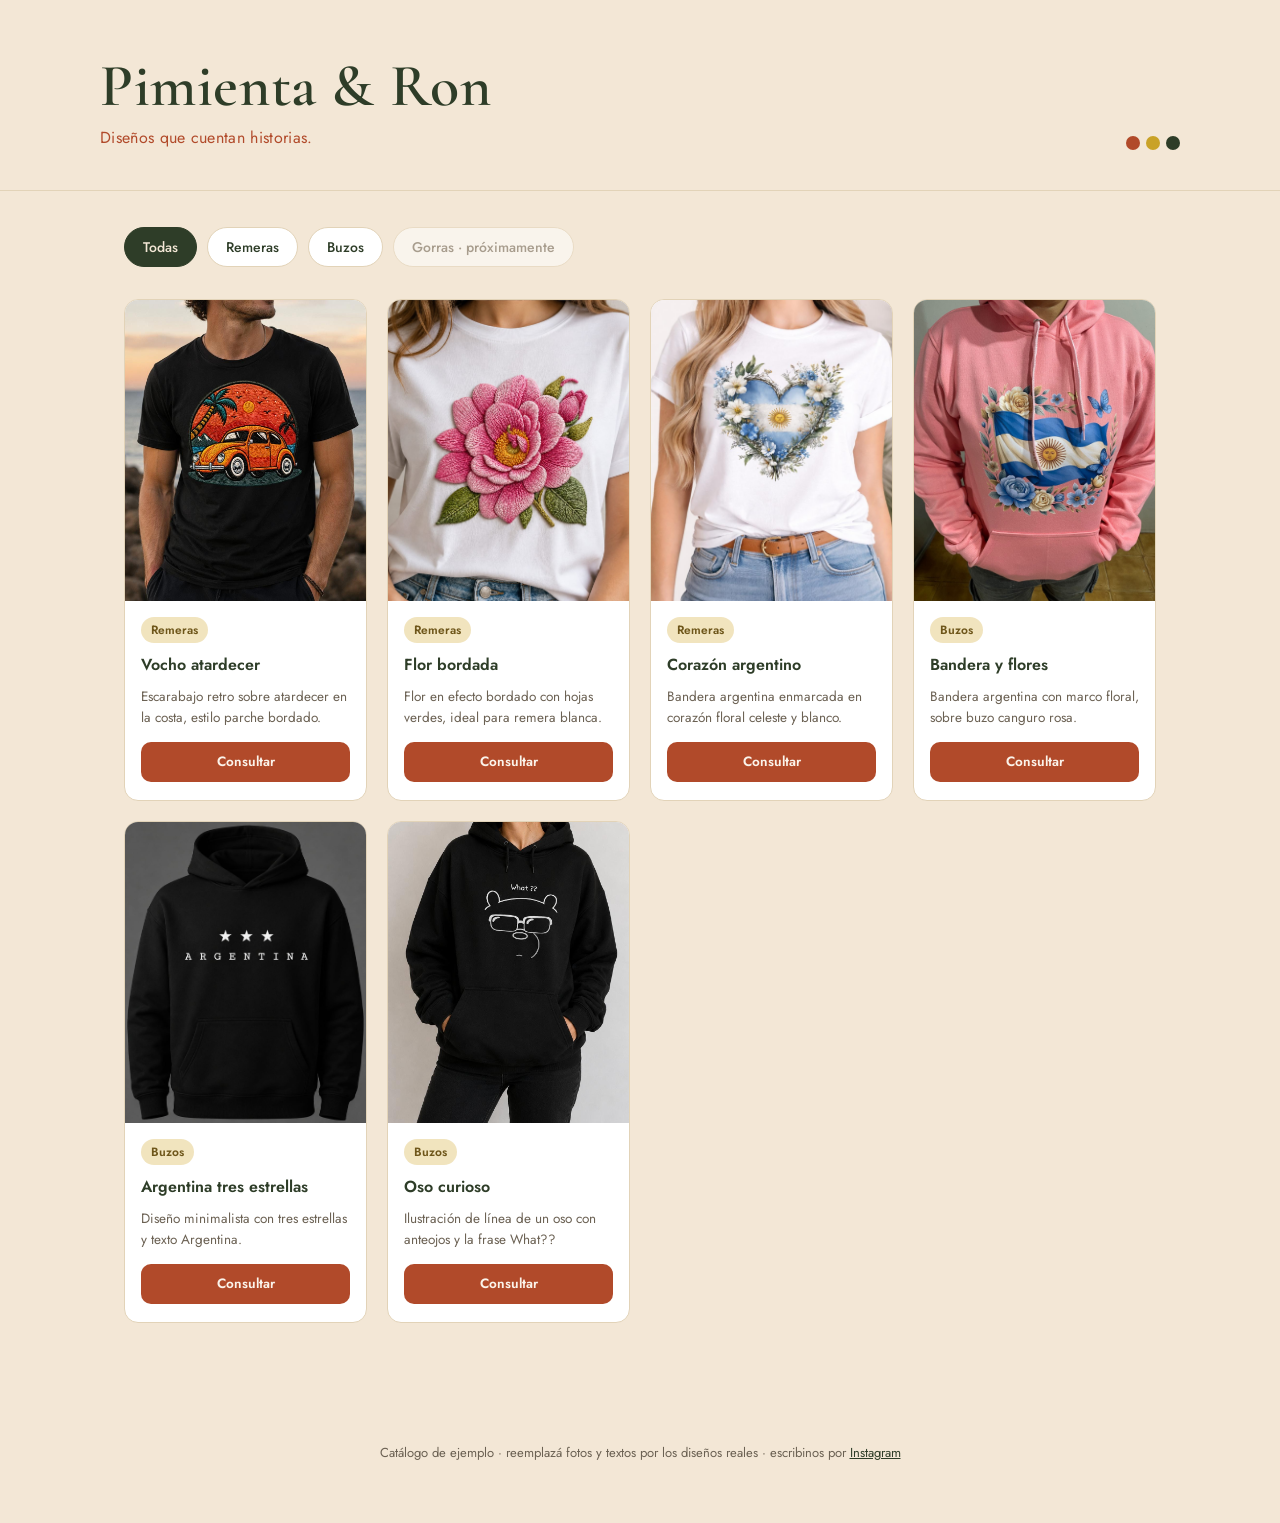
==== index.html @ 5ae03ab5 "cambio en el index Se cambio el titulo, subtitulo y fuente de estos" ====
<!DOCTYPE html>
<html lang="es">
<head>
<meta charset="UTF-8">
<meta name="viewport" content="width=device-width, initial-scale=1.0">
<title>Catálogo de sublimado — Pimienta &amp; Ron</title>
<link rel="preconnect" href="https://fonts.googleapis.com">
<link rel="preconnect" href="https://fonts.gstatic.com" crossorigin>
<link href="https://fonts.googleapis.com/css2?family=Cormorant+Garamond:wght@500;600&family=Jost:wght@400;500;600&display=swap" rel="stylesheet">
<style>

/*
  =========================================================
  CÓMO EDITAR ESTE CATÁLOGO
  =========================================================
  Los productos y categorías YA NO se editan en este archivo.
  Se administran desde el panel en /admin, que guarda los
  cambios en content/productos.json y content/categorias.json.
  Esta página simplemente lee esos dos archivos cada vez que
  alguien la visita.

  El número de WhatsApp y el link de Instagram sí se configuran
  acá abajo, en el bloque <script> al final del archivo.
  =========================================================
*/

:root{
  --bg: #F3E7D6;
  --surface: #FFFFFF;
  --ink: #2E3D28;
  --ink-soft: #6B6153;
  --line: #E2D3B8;
  --rust: #B14A2A;
  --rust-ink: #6B2C18;
  --gold: #C9A227;
  --gold-ink: #6E561A;
  --radius: 14px;
}

*{ box-sizing: border-box; }

body{
  margin:0;
  background: var(--bg);
  color: var(--ink);
  font-family: 'Jost', system-ui, sans-serif;
  line-height: 1.5;
}

.wrap{
  max-width: 1080px;
  margin: 0 auto;
  padding: 0 24px 80px;
}

/* ---------- Header ---------- */

header{
  padding: 56px 24px 40px;
  border-bottom: 1px solid var(--line);
}

.header-inner{
  max-width: 1080px;
  margin: 0 auto;
  display: flex;
  justify-content: space-between;
  align-items: flex-end;
  gap: 24px;
  flex-wrap: wrap;
}

.brand-block{
  display: flex;
  align-items: center;
  gap: 18px;
}

.brand-logo{
  width: 76px;
  height: 76px;
  border-radius: 50%;
  object-fit: cover;
  border: 1px solid var(--line);
  flex-shrink: 0;
}

.brand-title{
  font-family: 'Cormorant Garamond', serif;
  font-weight: 600;
  font-size: 60px;
  letter-spacing: 0.01em;
  line-height: 1;
  margin: 0;
}

.brand-sub{
  color: var(--rust);
  font-size: 16px;
  font-weight: 400;
  letter-spacing: 0.02em;
  margin: 10px 0 0;
  max-width: 480px;
}

.ink-strip{
  display: flex;
  gap: 6px;
}
.ink-dot{
  width: 14px; height: 14px; border-radius: 50%;
}

/* ---------- Filtros ---------- */

.filters{
  display: flex;
  gap: 10px;
  flex-wrap: wrap;
  margin: 36px 0 32px;
}

.filter-btn{
  border: 1px solid var(--line);
  background: var(--surface);
  color: var(--ink);
  padding: 9px 18px;
  border-radius: 999px;
  font-size: 14px;
  font-weight: 500;
  cursor: pointer;
  font-family: inherit;
}

.filter-btn:hover{ border-color: var(--ink-soft); }

.filter-btn.active{
  background: var(--ink);
  color: var(--bg);
  border-color: var(--ink);
}

.filter-btn.disabled{
  color: var(--ink-soft);
  cursor: default;
  opacity: 0.55;
}
.filter-btn.disabled:hover{ border-color: var(--line); }

/* ---------- Grid ---------- */

.grid{
  display: grid;
  grid-template-columns: repeat(auto-fill, minmax(230px, 1fr));
  gap: 20px;
}

.card{
  background: var(--surface);
  border: 1px solid var(--line);
  border-radius: var(--radius);
  overflow: hidden;
  display: flex;
  flex-direction: column;
}

.thumb{
  aspect-ratio: 4/5;
  display: flex;
  align-items: center;
  justify-content: center;
  background-size: cover;
  background-position: center;
  background-color: var(--line);
}

.thumb-mark{
  font-family: 'Cormorant Garamond', serif;
  font-size: 20px;
  color: var(--ink-soft);
  letter-spacing: 1px;
}

.card-body{
  padding: 16px 16px 18px;
  display: flex;
  flex-direction: column;
  gap: 10px;
  flex: 1;
}

.card-name{
  font-weight: 600;
  font-size: 16px;
  margin: 0;
}

.card-desc{
  color: var(--ink-soft);
  font-size: 13.5px;
  margin: 0;
  flex: 1;
}

.badge{
  align-self: flex-start;
  font-size: 12px;
  font-weight: 600;
  padding: 4px 10px;
  border-radius: 999px;
  background: #F1E4BE;
  color: var(--gold-ink);
}

.contact-btn{
  margin-top: 4px;
  display: inline-flex;
  align-items: center;
  justify-content: center;
  gap: 6px;
  background: var(--rust);
  color: #FBF3EA;
  text-decoration: none;
  padding: 10px 14px;
  border-radius: 10px;
  font-size: 13.5px;
  font-weight: 600;
}
.contact-btn:hover{ opacity: 0.88; }

.empty-state, .load-state{
  text-align: center;
  color: var(--ink-soft);
  padding: 60px 20px;
  font-size: 14px;
}

/* ---------- Footer ---------- */

footer{
  text-align: center;
  padding: 40px 24px 60px;
  color: var(--ink-soft);
  font-size: 13px;
}
footer a{ color: var(--ink); }

@media (max-width: 480px){
  .brand-title{ font-size: 44px; }
}
</style>
</head>
<body>

<header>
  <div class="header-inner">
    <div class="brand-block">
      <div>
        <h1 class="brand-title">Pimienta &amp; Ron</h1>
        <p class="brand-sub">Diseños que cuentan historias.</p>
      </div>
    </div>
    <div class="ink-strip" aria-hidden="true">
      <span class="ink-dot" style="background: var(--rust);"></span>
      <span class="ink-dot" style="background: var(--gold);"></span>
      <span class="ink-dot" style="background: var(--ink);"></span>
    </div>
  </div>
</header>

<div class="wrap">
  <div class="filters" id="filters"></div>
  <div class="grid" id="grid"></div>
  <div class="empty-state" id="empty" style="display:none;">No hay diseños en esta categoría todavía.</div>
  <div class="load-state" id="loading">Cargando catálogo…</div>
</div>

<footer>
  Catálogo de ejemplo · reemplazá fotos y textos por los diseños reales · escribinos por <a id="ig-link" href="#" target="_blank" rel="noopener">Instagram</a>
</footer>

<script>
  // ---- CONFIGURACIÓN (editar acá) ----
  const WHATSAPP_NUMBER = "5492613400336"; // código de país + área + número, sin + ni espacios
  const INSTAGRAM_URL = "https://www.instagram.com/pimienta_yron";

  // ---- LÓGICA ----
  document.getElementById("ig-link").href = INSTAGRAM_URL;

  const filtersEl = document.getElementById("filters");
  const gridEl = document.getElementById("grid");
  const emptyEl = document.getElementById("empty");
  const loadingEl = document.getElementById("loading");

  let CATEGORIES = [];
  let DESIGNS = [];
  let activeFilter = "todas";

  async function cargarDatos(){
    try{
      const [productosRes, categoriasRes] = await Promise.all([
        fetch("content/productos.json?_=" + Date.now()),
        fetch("content/categorias.json?_=" + Date.now())
      ]);
      const productosData = await productosRes.json();
      const categoriasData = await categoriasRes.json();

      DESIGNS = productosData.items || [];
      CATEGORIES = [{ id: "todas", etiqueta: "Todas", activa: true }, ...(categoriasData.items || [])];

      loadingEl.style.display = "none";
      renderFilters();
      renderGrid();
    } catch (err){
      loadingEl.textContent = "No se pudo cargar el catálogo. Probá recargar la página.";
    }
  }

  function renderFilters(){
    filtersEl.innerHTML = "";
    CATEGORIES.forEach(cat => {
      const btn = document.createElement("button");
      const disabled = cat.activa === false;
      btn.className = "filter-btn" + (cat.id === activeFilter ? " active" : "") + (disabled ? " disabled" : "");
      btn.textContent = disabled ? cat.etiqueta + " · próximamente" : cat.etiqueta;
      btn.type = "button";
      if(!disabled){
        btn.addEventListener("click", () => {
          activeFilter = cat.id;
          renderFilters();
          renderGrid();
        });
      }
      filtersEl.appendChild(btn);
    });
  }

  function renderGrid(){
    const items = activeFilter === "todas" ? DESIGNS : DESIGNS.filter(d => d.tipo === activeFilter);
    gridEl.innerHTML = "";
    emptyEl.style.display = items.length ? "none" : "block";

    items.forEach(item => {
      const card = document.createElement("div");
      card.className = "card";

      const thumb = document.createElement("div");
      thumb.className = "thumb";
      if(item.foto){
        thumb.style.backgroundImage = "url(" + item.foto + ")";
      } else {
        const mark = document.createElement("span");
        mark.className = "thumb-mark";
        mark.textContent = "FOTO PENDIENTE";
        thumb.appendChild(mark);
      }

      const body = document.createElement("div");
      body.className = "card-body";

      const badge = document.createElement("span");
      badge.className = "badge";
      badge.textContent = item.tipo.charAt(0).toUpperCase() + item.tipo.slice(1);

      const name = document.createElement("p");
      name.className = "card-name";
      name.textContent = item.nombre;

      const desc = document.createElement("p");
      desc.className = "card-desc";
      desc.textContent = item.descripcion;

      const contact = document.createElement("a");
      contact.className = "contact-btn";
      contact.href = "https://wa.me/" + WHATSAPP_NUMBER + "?text=" + encodeURIComponent("Hola! Me interesa el diseño \"" + item.nombre + "\"");
      contact.target = "_blank";
      contact.rel = "noopener";
      contact.textContent = "Consultar";

      body.append(badge, name, desc, contact);
      card.append(thumb, body);
      gridEl.appendChild(card);
    });
  }

  cargarDatos();
</script>

</body>
</html>
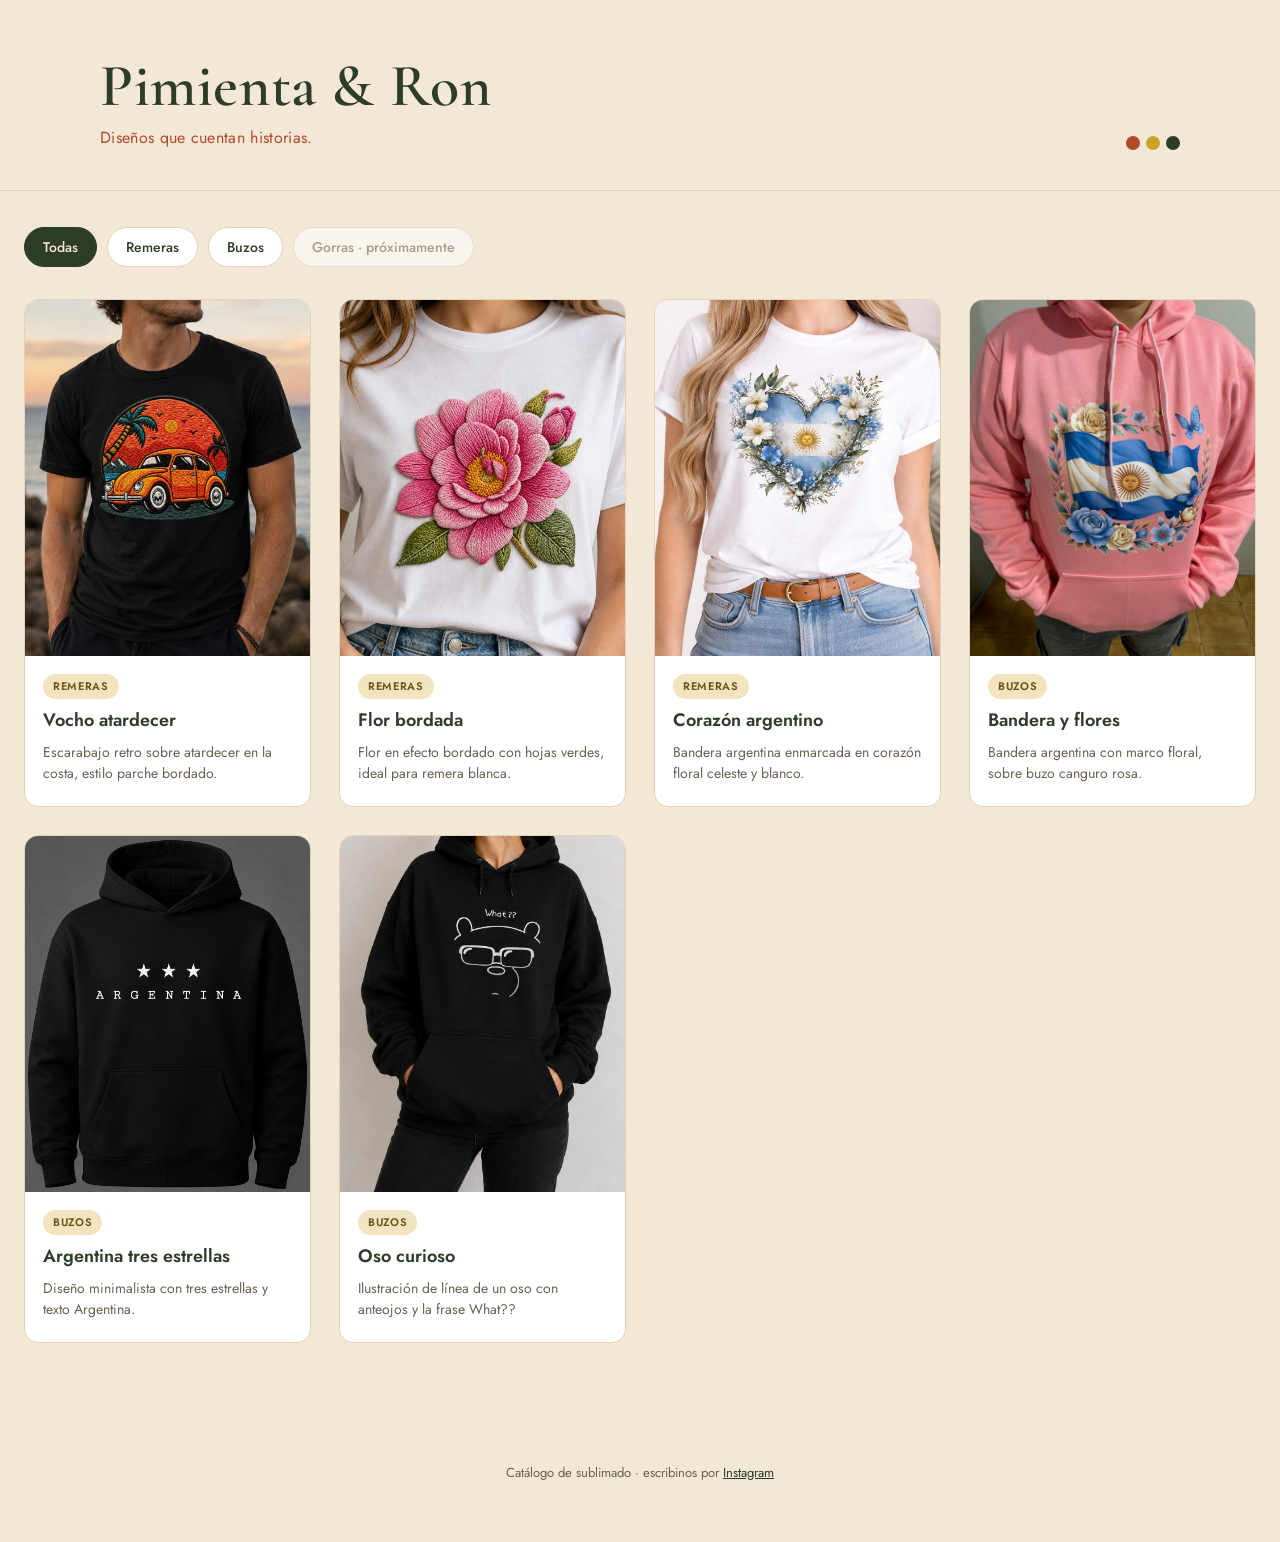
==== commit ec0125fb: "feat: vista de detalle por modal y tarjetas mas grandes" ====
--- a/index.html
+++ b/index.html
@@ -48,7 +48,7 @@
 }
 
 .wrap{
-  max-width: 1080px;
+  max-width: 1280px;
   margin: 0 auto;
   padding: 0 24px 80px;
 }
@@ -151,8 +151,8 @@
 
 .grid{
   display: grid;
-  grid-template-columns: repeat(auto-fill, minmax(230px, 1fr));
-  gap: 20px;
+  grid-template-columns: repeat(auto-fill, minmax(280px, 1fr));
+  gap: 28px;
 }
 
 .card{
@@ -162,6 +162,17 @@
   overflow: hidden;
   display: flex;
   flex-direction: column;
+  cursor: pointer;
+  transition: transform .25s ease, box-shadow .25s ease, border-color .25s ease;
+}
+.card:hover{
+  transform: translateY(-4px);
+  box-shadow: 0 14px 34px rgba(46,61,40,.10);
+  border-color: var(--ink-soft);
+}
+.card:focus-visible{
+  outline: 2px solid var(--rust);
+  outline-offset: 2px;
 }
 
 .thumb{
@@ -172,7 +183,9 @@
   background-size: cover;
   background-position: center;
   background-color: var(--line);
-}
+  transition: transform .4s ease;
+}
+.card:hover .thumb{ transform: scale(1.03); }
 
 .thumb-mark{
   font-family: 'Cormorant Garamond', serif;
@@ -182,51 +195,138 @@
 }
 
 .card-body{
-  padding: 16px 16px 18px;
+  padding: 18px 18px 22px;
   display: flex;
   flex-direction: column;
-  gap: 10px;
+  gap: 8px;
   flex: 1;
 }
 
 .card-name{
   font-weight: 600;
-  font-size: 16px;
+  font-size: 18px;
   margin: 0;
 }
 
 .card-desc{
   color: var(--ink-soft);
-  font-size: 13.5px;
+  font-size: 14px;
   margin: 0;
   flex: 1;
 }
 
 .badge{
   align-self: flex-start;
-  font-size: 12px;
+  font-size: 11px;
   font-weight: 600;
+  letter-spacing: .06em;
+  text-transform: uppercase;
   padding: 4px 10px;
   border-radius: 999px;
   background: #F1E4BE;
   color: var(--gold-ink);
 }
 
+/* ---------- Modal ---------- */
+
+.modal{
+  position: fixed;
+  inset: 0;
+  z-index: 50;
+  display: flex;
+  align-items: center;
+  justify-content: center;
+  padding: 24px;
+  background: rgba(46,61,40,.55);
+  opacity: 0;
+  visibility: hidden;
+  transition: opacity .25s ease, visibility .25s ease;
+}
+.modal.open{
+  opacity: 1;
+  visibility: visible;
+}
+
+.modal-card{
+  position: relative;
+  width: 100%;
+  max-width: 440px;
+  max-height: 92vh;
+  overflow-y: auto;
+  background: var(--surface);
+  border-radius: 18px;
+  transform: translateY(16px) scale(.98);
+  transition: transform .25s ease;
+}
+.modal.open .modal-card{ transform: translateY(0) scale(1); }
+
+.modal-close{
+  position: absolute;
+  top: 14px;
+  right: 14px;
+  z-index: 2;
+  width: 38px;
+  height: 38px;
+  border: none;
+  border-radius: 50%;
+  background: rgba(243,231,214,.92);
+  color: var(--ink);
+  font-size: 20px;
+  line-height: 1;
+  cursor: pointer;
+  display: flex;
+  align-items: center;
+  justify-content: center;
+  transition: background .2s ease, transform .2s ease;
+}
+.modal-close:hover{ background: var(--bg); transform: rotate(90deg); }
+
+.modal-thumb{
+  aspect-ratio: 4/5;
+  width: 100%;
+  background-size: cover;
+  background-position: center;
+  background-color: var(--line);
+}
+
+.modal-body{
+  padding: 20px 24px 24px;
+  display: flex;
+  flex-direction: column;
+  gap: 12px;
+}
+
+.modal-name{
+  font-family: 'Cormorant Garamond', serif;
+  font-weight: 600;
+  font-size: 30px;
+  line-height: 1.1;
+  margin: 0;
+}
+
+.modal-desc{
+  color: var(--ink-soft);
+  font-size: 15px;
+  margin: 0;
+}
+
 .contact-btn{
-  margin-top: 4px;
+  margin-top: 6px;
   display: inline-flex;
   align-items: center;
   justify-content: center;
-  gap: 6px;
+  gap: 8px;
   background: var(--rust);
   color: #FBF3EA;
   text-decoration: none;
-  padding: 10px 14px;
-  border-radius: 10px;
-  font-size: 13.5px;
+  padding: 13px 18px;
+  border-radius: 11px;
+  font-size: 14.5px;
   font-weight: 600;
 }
 .contact-btn:hover{ opacity: 0.88; }
+
+body.no-scroll{ overflow: hidden; }
 
 .empty-state, .load-state{
   text-align: center;
@@ -247,6 +347,8 @@
 
 @media (max-width: 480px){
   .brand-title{ font-size: 44px; }
+  .grid{ gap: 18px; }
+  .modal-card{ max-height: 90vh; }
 }
 </style>
 </head>
@@ -275,8 +377,21 @@
   <div class="load-state" id="loading">Cargando catálogo…</div>
 </div>
 
+<div class="modal" id="modal" role="dialog" aria-modal="true" aria-hidden="true">
+  <div class="modal-card">
+    <button class="modal-close" type="button" aria-label="Cerrar">&times;</button>
+    <div class="modal-thumb" id="modal-thumb"></div>
+    <div class="modal-body">
+      <span class="badge" id="modal-badge"></span>
+      <h2 class="modal-name" id="modal-name"></h2>
+      <p class="modal-desc" id="modal-desc"></p>
+      <a class="contact-btn" id="modal-wa" href="#" target="_blank" rel="noopener">Consultar por WhatsApp</a>
+    </div>
+  </div>
+</div>
+
 <footer>
-  Catálogo de ejemplo · reemplazá fotos y textos por los diseños reales · escribinos por <a id="ig-link" href="#" target="_blank" rel="noopener">Instagram</a>
+  Catálogo de sublimado · escribinos por <a id="ig-link" href="#" target="_blank" rel="noopener">Instagram</a>
 </footer>
 
 <script>
@@ -291,6 +406,14 @@
   const gridEl = document.getElementById("grid");
   const emptyEl = document.getElementById("empty");
   const loadingEl = document.getElementById("loading");
+
+  const modalEl = document.getElementById("modal");
+  const modalThumb = document.getElementById("modal-thumb");
+  const modalBadge = document.getElementById("modal-badge");
+  const modalName = document.getElementById("modal-name");
+  const modalDesc = document.getElementById("modal-desc");
+  const modalWa = document.getElementById("modal-wa");
+  const modalClose = modalEl.querySelector(".modal-close");
 
   let CATEGORIES = [];
   let DESIGNS = [];
@@ -343,6 +466,16 @@
     items.forEach(item => {
       const card = document.createElement("div");
       card.className = "card";
+      card.tabIndex = 0;
+      card.setAttribute("role", "button");
+      card.setAttribute("aria-label", "Ver detalle de " + item.nombre);
+      card.addEventListener("click", () => abrirModal(item));
+      card.addEventListener("keydown", e => {
+        if(e.key === "Enter" || e.key === " "){
+          e.preventDefault();
+          abrirModal(item);
+        }
+      });
 
       const thumb = document.createElement("div");
       thumb.className = "thumb";
@@ -370,19 +503,43 @@
       desc.className = "card-desc";
       desc.textContent = item.descripcion;
 
-      const contact = document.createElement("a");
-      contact.className = "contact-btn";
-      contact.href = "https://wa.me/" + WHATSAPP_NUMBER + "?text=" + encodeURIComponent("Hola! Me interesa el diseño \"" + item.nombre + "\"");
-      contact.target = "_blank";
-      contact.rel = "noopener";
-      contact.textContent = "Consultar";
-
-      body.append(badge, name, desc, contact);
+      body.append(badge, name, desc);
       card.append(thumb, body);
       gridEl.appendChild(card);
     });
   }
 
+  function abrirModal(item){
+    modalBadge.textContent = item.tipo.charAt(0).toUpperCase() + item.tipo.slice(1);
+    modalName.textContent = item.nombre;
+    modalDesc.textContent = item.descripcion;
+
+    modalThumb.style.backgroundImage = item.foto
+      ? "url(" + item.foto + ")"
+      : "none";
+
+    modalWa.href = "https://wa.me/" + WHATSAPP_NUMBER + "?text=" +
+      encodeURIComponent("Hola! Me interesa el diseño \"" + item.nombre + "\"");
+
+    modalEl.classList.add("open");
+    modalEl.setAttribute("aria-hidden", "false");
+    document.body.classList.add("no-scroll");
+  }
+
+  function cerrarModal(){
+    modalEl.classList.remove("open");
+    modalEl.setAttribute("aria-hidden", "true");
+    document.body.classList.remove("no-scroll");
+  }
+
+  modalClose.addEventListener("click", cerrarModal);
+  modalEl.addEventListener("click", e => {
+    if(e.target === modalEl) cerrarModal();
+  });
+  window.addEventListener("keydown", e => {
+    if(e.key === "Escape" && modalEl.classList.contains("open")) cerrarModal();
+  });
+
   cargarDatos();
 </script>
 
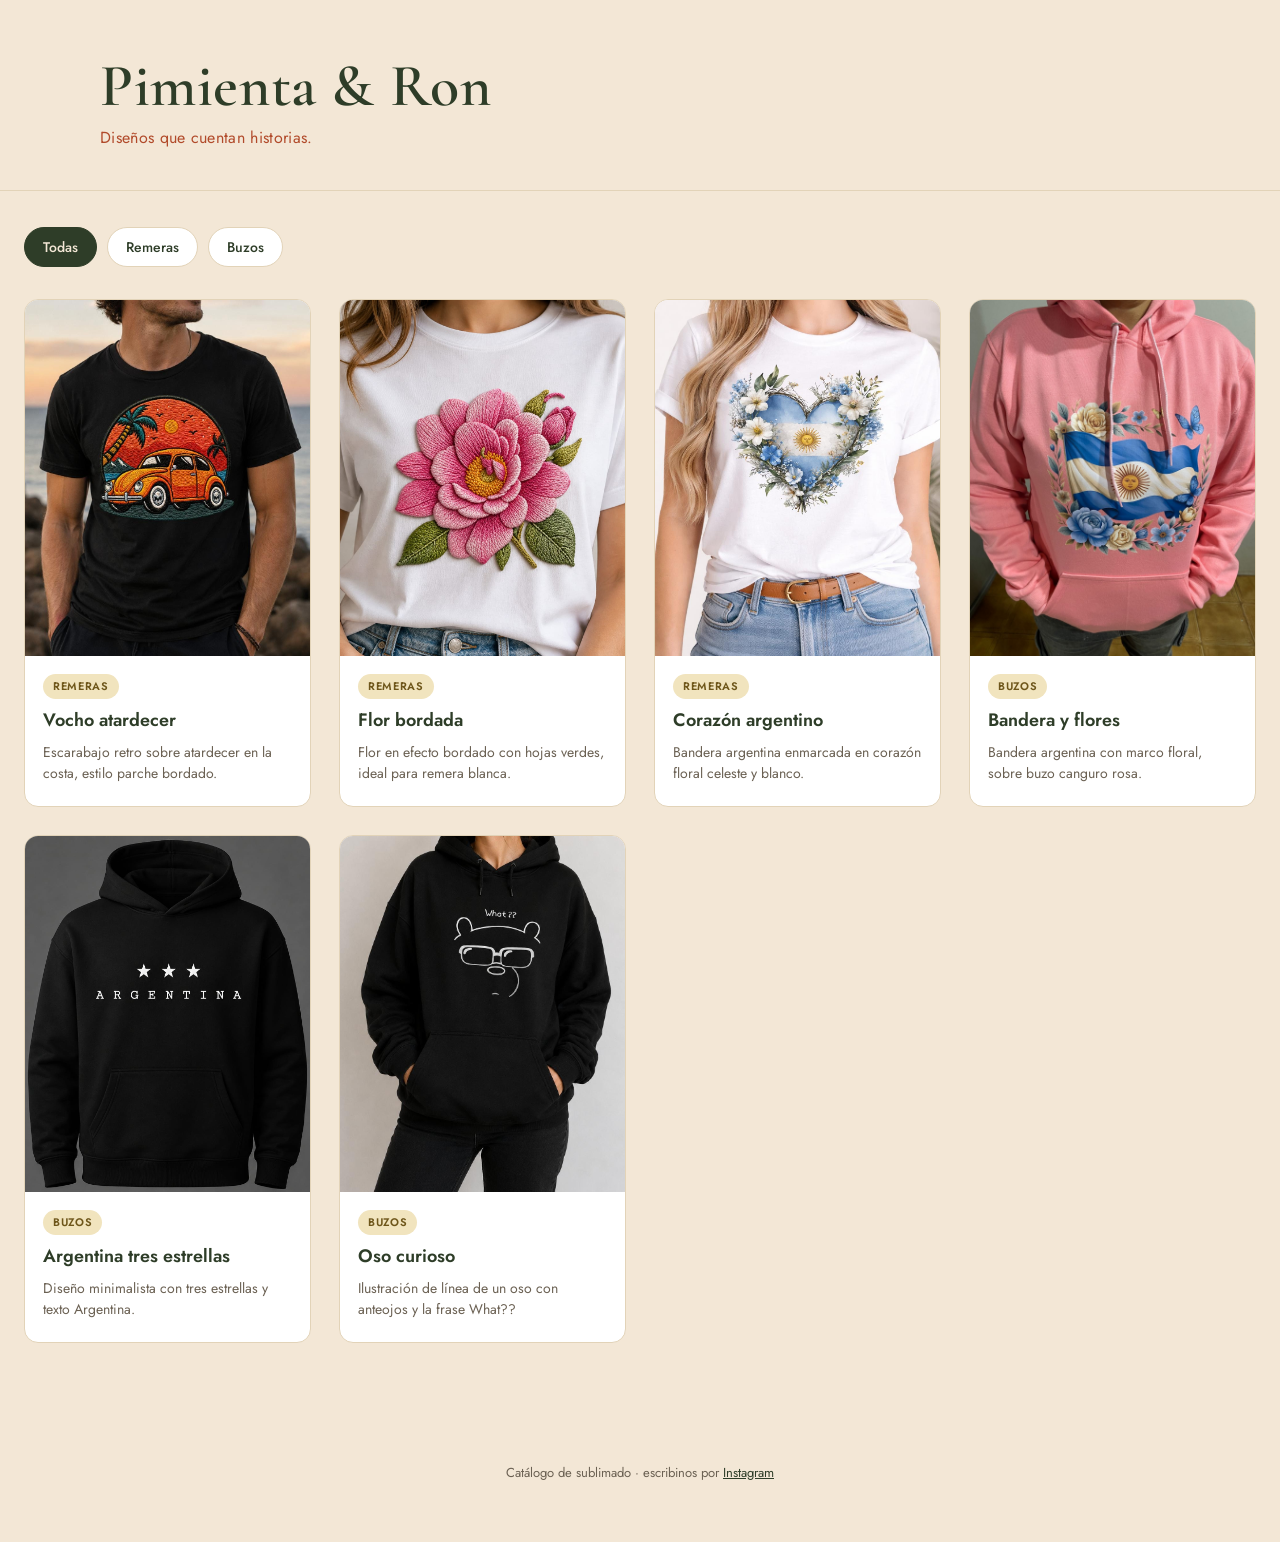
==== commit 529a6bb2: "feat: cambios de marca - titulo, favicon y limpieza de categorias" ====
--- a/index.html
+++ b/index.html
@@ -3,7 +3,8 @@
 <head>
 <meta charset="UTF-8">
 <meta name="viewport" content="width=device-width, initial-scale=1.0">
-<title>Catálogo de sublimado — Pimienta &amp; Ron</title>
+<title>Pimienta &amp; Ron</title>
+<link rel="icon" type="image/png" href="/assets/favicon.png">
 <link rel="preconnect" href="https://fonts.googleapis.com">
 <link rel="preconnect" href="https://fonts.gstatic.com" crossorigin>
 <link href="https://fonts.googleapis.com/css2?family=Cormorant+Garamond:wght@500;600&family=Jost:wght@400;500;600&display=swap" rel="stylesheet">
@@ -101,14 +102,6 @@
   letter-spacing: 0.02em;
   margin: 10px 0 0;
   max-width: 480px;
-}
-
-.ink-strip{
-  display: flex;
-  gap: 6px;
-}
-.ink-dot{
-  width: 14px; height: 14px; border-radius: 50%;
 }
 
 /* ---------- Filtros ---------- */
@@ -345,10 +338,26 @@
 }
 footer a{ color: var(--ink); }
 
-@media (max-width: 480px){
-  .brand-title{ font-size: 44px; }
-  .grid{ gap: 18px; }
-  .modal-card{ max-height: 90vh; }
+@media (max-width: 600px){
+  .brand-title{ font-size: 40px; }
+  .grid{ gap: 16px; }
+  .card-body{ padding: 14px 14px 18px; }
+  .card-name{ font-size: 16px; }
+  .card-desc{ font-size: 13px; }
+
+  .modal{
+    padding: 0;
+    align-items: flex-end;
+  }
+  .modal-card{
+    max-width: none;
+    max-height: 92dvh;
+    border-radius: 18px 18px 0 0;
+  }
+  .modal-thumb{ aspect-ratio: 1/1; }
+  .modal-body{ padding: 18px 20px 26px; }
+  .modal-name{ font-size: 26px; }
+  .modal-desc{ font-size: 14.5px; }
 }
 </style>
 </head>
@@ -361,11 +370,6 @@
         <h1 class="brand-title">Pimienta &amp; Ron</h1>
         <p class="brand-sub">Diseños que cuentan historias.</p>
       </div>
-    </div>
-    <div class="ink-strip" aria-hidden="true">
-      <span class="ink-dot" style="background: var(--rust);"></span>
-      <span class="ink-dot" style="background: var(--gold);"></span>
-      <span class="ink-dot" style="background: var(--ink);"></span>
     </div>
   </div>
 </header>
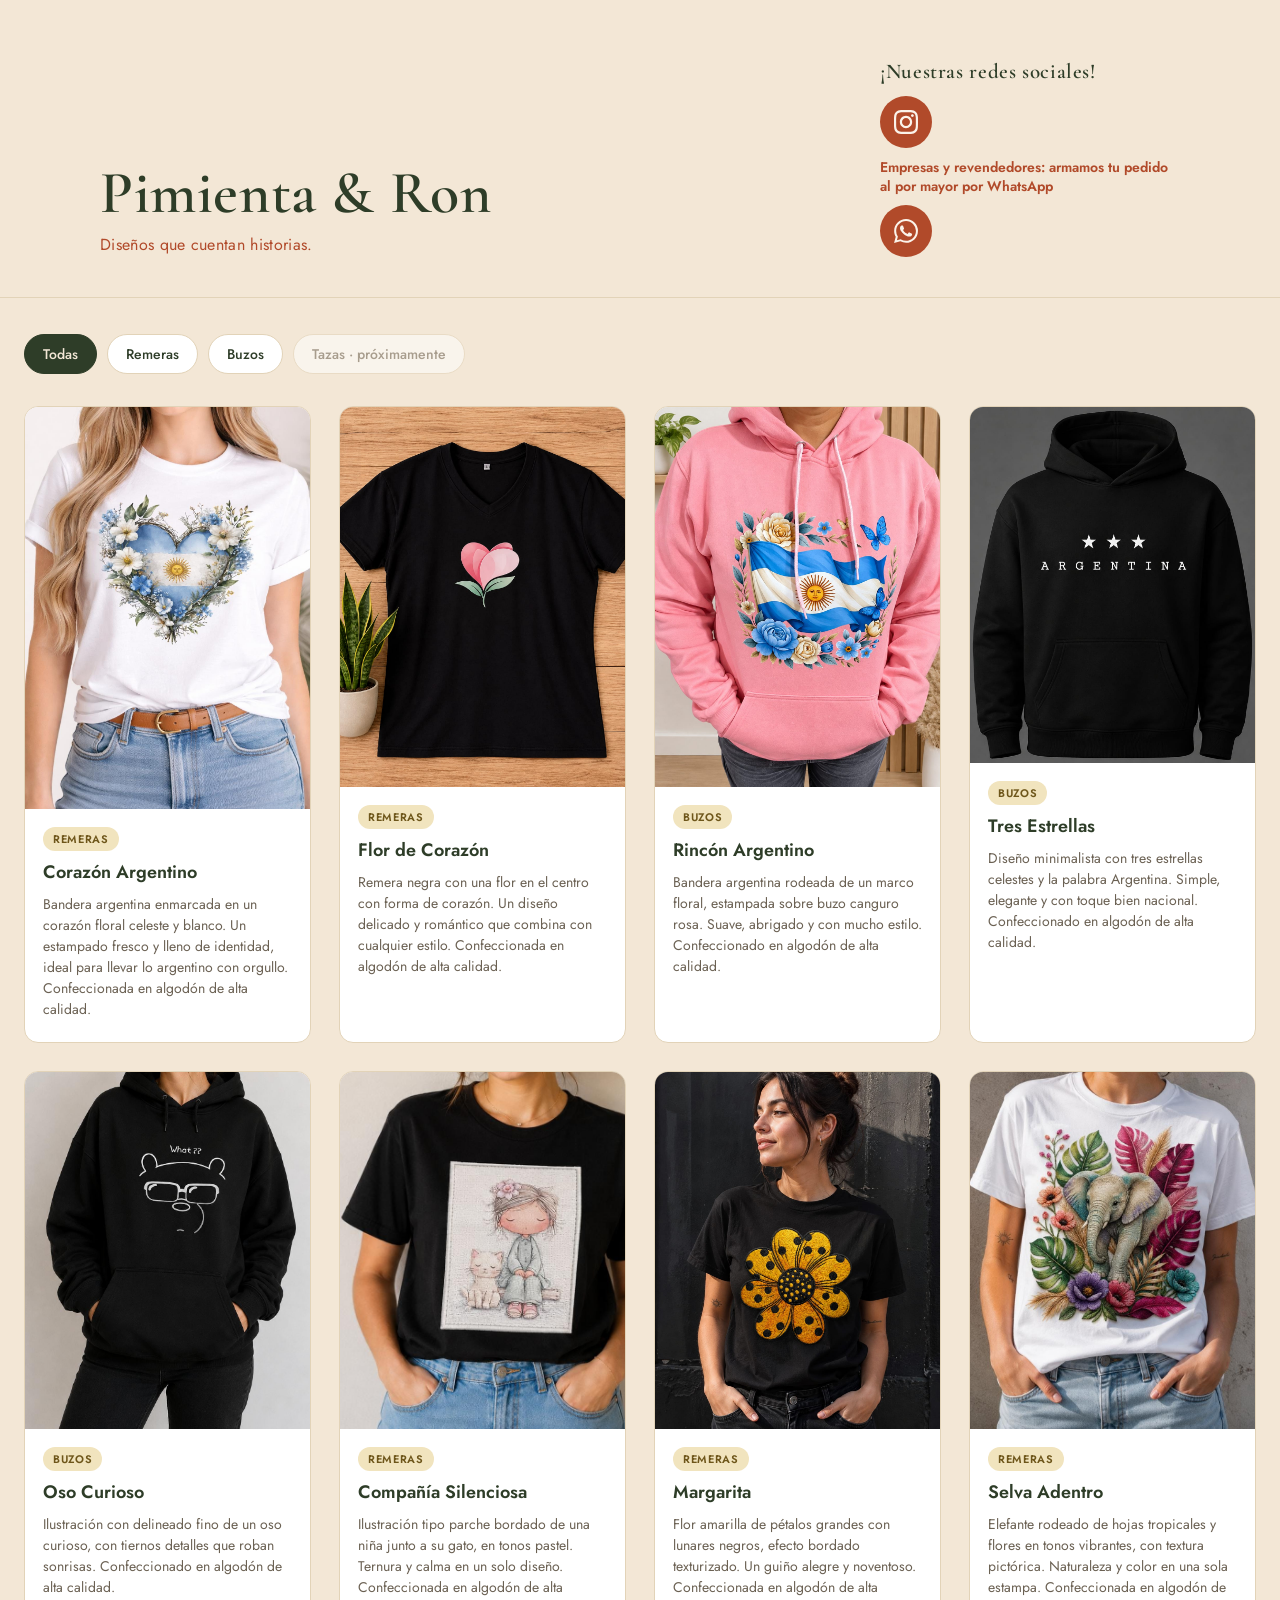
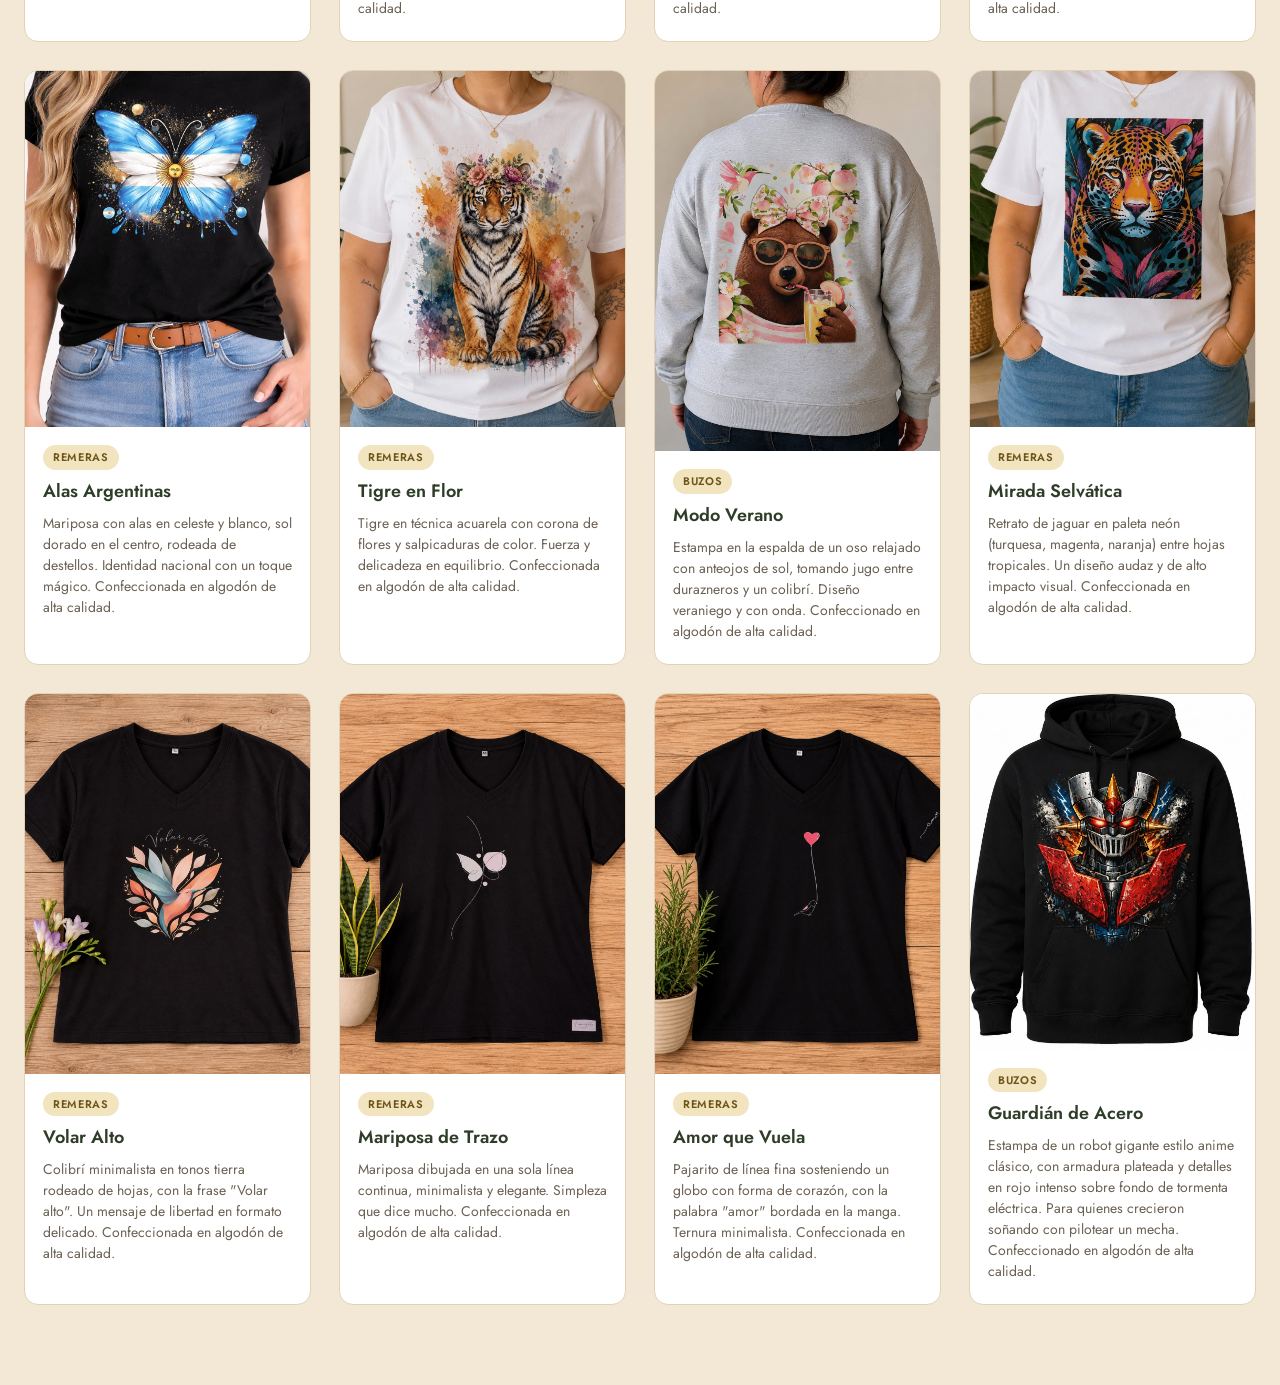
==== commit 19b3f187: "feat: mejora catalogo - redes sociales, SEO, 11 productos nuevos y hardening" ====
--- a/index.html
+++ b/index.html
@@ -4,362 +4,43 @@
 <meta charset="UTF-8">
 <meta name="viewport" content="width=device-width, initial-scale=1.0">
 <title>Pimienta &amp; Ron</title>
+<meta name="description" content="Catálogo Pimienta & Ron — Remeras, buzos y más con diseños que cuentan historias. Sublimado artesanal. Escribinos por WhatsApp o Instagram.">
+<link rel="canonical" href="https://pimientayron.netlify.app/">
+<meta property="og:title" content="Pimienta & Ron">
+<meta property="og:description" content="Diseños que cuentan historias. Remeras, buzos y más con sublimado artesanal.">
+<meta property="og:type" content="website">
+<meta property="og:url" content="https://pimientayron.netlify.app/">
+<meta property="og:image" content="https://pimientayron.netlify.app/assets/logo.jpg">
+<meta property="og:site_name" content="Pimienta & Ron">
+<meta name="twitter:card" content="summary_large_image">
+<meta name="twitter:title" content="Pimienta & Ron">
+<meta name="twitter:description" content="Diseños que cuentan historias. Remeras, buzos y más con sublimado artesanal.">
+<meta name="twitter:image" content="https://pimientayron.netlify.app/assets/logo.jpg">
 <link rel="icon" type="image/png" href="/assets/favicon.png">
 <link rel="preconnect" href="https://fonts.googleapis.com">
 <link rel="preconnect" href="https://fonts.gstatic.com" crossorigin>
 <link href="https://fonts.googleapis.com/css2?family=Cormorant+Garamond:wght@500;600&family=Jost:wght@400;500;600&display=swap" rel="stylesheet">
-<style>
-
-/*
-  =========================================================
-  CÓMO EDITAR ESTE CATÁLOGO
-  =========================================================
-  Los productos y categorías YA NO se editan en este archivo.
-  Se administran desde el panel en /admin, que guarda los
-  cambios en content/productos.json y content/categorias.json.
-  Esta página simplemente lee esos dos archivos cada vez que
-  alguien la visita.
-
-  El número de WhatsApp y el link de Instagram sí se configuran
-  acá abajo, en el bloque <script> al final del archivo.
-  =========================================================
-*/
-
-:root{
-  --bg: #F3E7D6;
-  --surface: #FFFFFF;
-  --ink: #2E3D28;
-  --ink-soft: #6B6153;
-  --line: #E2D3B8;
-  --rust: #B14A2A;
-  --rust-ink: #6B2C18;
-  --gold: #C9A227;
-  --gold-ink: #6E561A;
-  --radius: 14px;
+<link rel="stylesheet" href="css/styles.css">
+<script type="application/ld+json">
+{
+  "@context": "https://schema.org",
+  "@graph": [
+    {
+      "@type": "Organization",
+      "name": "Pimienta & Ron",
+      "url": "https://pimientayron.netlify.app/",
+      "logo": "https://pimientayron.netlify.app/assets/logo.jpg",
+      "sameAs": ["https://www.instagram.com/pimienta_yron"]
+    },
+    {
+      "@type": "WebSite",
+      "name": "Pimienta & Ron",
+      "url": "https://pimientayron.netlify.app/",
+      "description": "Catálogo de diseños de sublimado — remeras, buzos y más."
+    }
+  ]
 }
-
-*{ box-sizing: border-box; }
-
-body{
-  margin:0;
-  background: var(--bg);
-  color: var(--ink);
-  font-family: 'Jost', system-ui, sans-serif;
-  line-height: 1.5;
-}
-
-.wrap{
-  max-width: 1280px;
-  margin: 0 auto;
-  padding: 0 24px 80px;
-}
-
-/* ---------- Header ---------- */
-
-header{
-  padding: 56px 24px 40px;
-  border-bottom: 1px solid var(--line);
-}
-
-.header-inner{
-  max-width: 1080px;
-  margin: 0 auto;
-  display: flex;
-  justify-content: space-between;
-  align-items: flex-end;
-  gap: 24px;
-  flex-wrap: wrap;
-}
-
-.brand-block{
-  display: flex;
-  align-items: center;
-  gap: 18px;
-}
-
-.brand-logo{
-  width: 76px;
-  height: 76px;
-  border-radius: 50%;
-  object-fit: cover;
-  border: 1px solid var(--line);
-  flex-shrink: 0;
-}
-
-.brand-title{
-  font-family: 'Cormorant Garamond', serif;
-  font-weight: 600;
-  font-size: 60px;
-  letter-spacing: 0.01em;
-  line-height: 1;
-  margin: 0;
-}
-
-.brand-sub{
-  color: var(--rust);
-  font-size: 16px;
-  font-weight: 400;
-  letter-spacing: 0.02em;
-  margin: 10px 0 0;
-  max-width: 480px;
-}
-
-/* ---------- Filtros ---------- */
-
-.filters{
-  display: flex;
-  gap: 10px;
-  flex-wrap: wrap;
-  margin: 36px 0 32px;
-}
-
-.filter-btn{
-  border: 1px solid var(--line);
-  background: var(--surface);
-  color: var(--ink);
-  padding: 9px 18px;
-  border-radius: 999px;
-  font-size: 14px;
-  font-weight: 500;
-  cursor: pointer;
-  font-family: inherit;
-}
-
-.filter-btn:hover{ border-color: var(--ink-soft); }
-
-.filter-btn.active{
-  background: var(--ink);
-  color: var(--bg);
-  border-color: var(--ink);
-}
-
-.filter-btn.disabled{
-  color: var(--ink-soft);
-  cursor: default;
-  opacity: 0.55;
-}
-.filter-btn.disabled:hover{ border-color: var(--line); }
-
-/* ---------- Grid ---------- */
-
-.grid{
-  display: grid;
-  grid-template-columns: repeat(auto-fill, minmax(280px, 1fr));
-  gap: 28px;
-}
-
-.card{
-  background: var(--surface);
-  border: 1px solid var(--line);
-  border-radius: var(--radius);
-  overflow: hidden;
-  display: flex;
-  flex-direction: column;
-  cursor: pointer;
-  transition: transform .25s ease, box-shadow .25s ease, border-color .25s ease;
-}
-.card:hover{
-  transform: translateY(-4px);
-  box-shadow: 0 14px 34px rgba(46,61,40,.10);
-  border-color: var(--ink-soft);
-}
-.card:focus-visible{
-  outline: 2px solid var(--rust);
-  outline-offset: 2px;
-}
-
-.thumb{
-  aspect-ratio: 4/5;
-  display: flex;
-  align-items: center;
-  justify-content: center;
-  background-size: cover;
-  background-position: center;
-  background-color: var(--line);
-  transition: transform .4s ease;
-}
-.card:hover .thumb{ transform: scale(1.03); }
-
-.thumb-mark{
-  font-family: 'Cormorant Garamond', serif;
-  font-size: 20px;
-  color: var(--ink-soft);
-  letter-spacing: 1px;
-}
-
-.card-body{
-  padding: 18px 18px 22px;
-  display: flex;
-  flex-direction: column;
-  gap: 8px;
-  flex: 1;
-}
-
-.card-name{
-  font-weight: 600;
-  font-size: 18px;
-  margin: 0;
-}
-
-.card-desc{
-  color: var(--ink-soft);
-  font-size: 14px;
-  margin: 0;
-  flex: 1;
-}
-
-.badge{
-  align-self: flex-start;
-  font-size: 11px;
-  font-weight: 600;
-  letter-spacing: .06em;
-  text-transform: uppercase;
-  padding: 4px 10px;
-  border-radius: 999px;
-  background: #F1E4BE;
-  color: var(--gold-ink);
-}
-
-/* ---------- Modal ---------- */
-
-.modal{
-  position: fixed;
-  inset: 0;
-  z-index: 50;
-  display: flex;
-  align-items: center;
-  justify-content: center;
-  padding: 24px;
-  background: rgba(46,61,40,.55);
-  opacity: 0;
-  visibility: hidden;
-  transition: opacity .25s ease, visibility .25s ease;
-}
-.modal.open{
-  opacity: 1;
-  visibility: visible;
-}
-
-.modal-card{
-  position: relative;
-  width: 100%;
-  max-width: 440px;
-  max-height: 92vh;
-  overflow-y: auto;
-  background: var(--surface);
-  border-radius: 18px;
-  transform: translateY(16px) scale(.98);
-  transition: transform .25s ease;
-}
-.modal.open .modal-card{ transform: translateY(0) scale(1); }
-
-.modal-close{
-  position: absolute;
-  top: 14px;
-  right: 14px;
-  z-index: 2;
-  width: 38px;
-  height: 38px;
-  border: none;
-  border-radius: 50%;
-  background: rgba(243,231,214,.92);
-  color: var(--ink);
-  font-size: 20px;
-  line-height: 1;
-  cursor: pointer;
-  display: flex;
-  align-items: center;
-  justify-content: center;
-  transition: background .2s ease, transform .2s ease;
-}
-.modal-close:hover{ background: var(--bg); transform: rotate(90deg); }
-
-.modal-thumb{
-  aspect-ratio: 4/5;
-  width: 100%;
-  background-size: cover;
-  background-position: center;
-  background-color: var(--line);
-}
-
-.modal-body{
-  padding: 20px 24px 24px;
-  display: flex;
-  flex-direction: column;
-  gap: 12px;
-}
-
-.modal-name{
-  font-family: 'Cormorant Garamond', serif;
-  font-weight: 600;
-  font-size: 30px;
-  line-height: 1.1;
-  margin: 0;
-}
-
-.modal-desc{
-  color: var(--ink-soft);
-  font-size: 15px;
-  margin: 0;
-}
-
-.contact-btn{
-  margin-top: 6px;
-  display: inline-flex;
-  align-items: center;
-  justify-content: center;
-  gap: 8px;
-  background: var(--rust);
-  color: #FBF3EA;
-  text-decoration: none;
-  padding: 13px 18px;
-  border-radius: 11px;
-  font-size: 14.5px;
-  font-weight: 600;
-}
-.contact-btn:hover{ opacity: 0.88; }
-
-body.no-scroll{ overflow: hidden; }
-
-.empty-state, .load-state{
-  text-align: center;
-  color: var(--ink-soft);
-  padding: 60px 20px;
-  font-size: 14px;
-}
-
-/* ---------- Footer ---------- */
-
-footer{
-  text-align: center;
-  padding: 40px 24px 60px;
-  color: var(--ink-soft);
-  font-size: 13px;
-}
-footer a{ color: var(--ink); }
-
-@media (max-width: 600px){
-  .brand-title{ font-size: 40px; }
-  .grid{ gap: 16px; }
-  .card-body{ padding: 14px 14px 18px; }
-  .card-name{ font-size: 16px; }
-  .card-desc{ font-size: 13px; }
-
-  .modal{
-    padding: 0;
-    align-items: flex-end;
-  }
-  .modal-card{
-    max-width: none;
-    max-height: 92dvh;
-    border-radius: 18px 18px 0 0;
-  }
-  .modal-thumb{ aspect-ratio: 1/1; }
-  .modal-body{ padding: 18px 20px 26px; }
-  .modal-name{ font-size: 26px; }
-  .modal-desc{ font-size: 14.5px; }
-}
-</style>
+</script>
 </head>
 <body>
 
@@ -370,6 +51,16 @@
         <h1 class="brand-title">Pimienta &amp; Ron</h1>
         <p class="brand-sub">Diseños que cuentan historias.</p>
       </div>
+    </div>
+    <div class="social-block">
+      <p class="social-label">¡Nuestras redes sociales!</p>
+      <a class="social-btn" id="ig-link" href="#" target="_blank" rel="noopener" aria-label="Instagram de Pimienta y Ron">
+        <svg viewBox="0 0 24 24" width="24" height="24" fill="currentColor" aria-hidden="true" focusable="false"><path d="M12 2.163c3.204 0 3.584.012 4.85.07 3.252.148 4.771 1.691 4.919 4.919.058 1.265.069 1.645.069 4.849 0 3.205-.012 3.584-.069 4.849-.149 3.225-1.664 4.771-4.919 4.919-1.266.058-1.644.07-4.85.07-3.204 0-3.584-.012-4.849-.07-3.26-.149-4.771-1.699-4.919-4.92-.058-1.265-.07-1.644-.07-4.849 0-3.204.013-3.583.07-4.849.149-3.227 1.664-4.771 4.919-4.919 1.266-.057 1.645-.069 4.849-.069zm0-2.163c-3.259 0-3.667.014-4.947.072-4.358.2-6.78 2.618-6.98 6.98-.059 1.281-.073 1.689-.073 4.948 0 3.259.014 3.668.072 4.948.2 4.358 2.618 6.78 6.98 6.98 1.281.058 1.689.072 4.948.072 3.259 0 3.668-.014 4.948-.072 4.354-.2 6.782-2.618 6.979-6.98.059-1.28.073-1.689.073-4.948 0-3.259-.014-3.667-.072-4.947-.196-4.354-2.617-6.78-6.979-6.98-1.281-.059-1.69-.073-4.949-.073zm0 5.838c-3.403 0-6.162 2.759-6.162 6.162s2.759 6.163 6.162 6.163 6.162-2.759 6.162-6.163c0-3.403-2.759-6.162-6.162-6.162zm0 10.162c-2.209 0-4-1.79-4-4 0-2.209 1.791-4 4-4s4 1.791 4 4c0 2.21-1.791 4-4 4zm6.406-11.845c-.796 0-1.441.645-1.441 1.44s.645 1.44 1.441 1.44c.795 0 1.439-.645 1.439-1.44s-.644-1.44-1.439-1.44z"/></svg>
+      </a>
+      <p class="social-note">Empresas y revendedores: armamos tu pedido al por mayor por WhatsApp</p>
+      <a class="social-btn" id="wa-mayorista" href="#" target="_blank" rel="noopener" aria-label="WhatsApp de ventas al por mayor">
+        <svg viewBox="0 0 24 24" width="24" height="24" fill="currentColor" aria-hidden="true" focusable="false"><path d="M17.472 14.382c-.297-.149-1.758-.867-2.03-.967-.273-.099-.471-.148-.67.15-.197.297-.767.966-.94 1.164-.173.199-.347.223-.644.075-.297-.15-1.255-.463-2.39-1.475-.883-.788-1.48-1.761-1.653-2.059-.173-.297-.018-.458.13-.606.134-.133.298-.347.446-.52.149-.174.198-.298.298-.497.099-.198.05-.371-.025-.52-.075-.149-.669-1.612-.916-2.207-.242-.579-.487-.5-.669-.51-.173-.008-.371-.01-.57-.01-.198 0-.52.074-.792.372-.272.297-1.04 1.016-1.04 2.479 0 1.462 1.065 2.875 1.213 3.074.149.198 2.096 3.2 5.077 4.487.709.306 1.262.489 1.694.625.712.227 1.36.195 1.871.118.571-.085 1.758-.719 2.006-1.413.248-.694.248-1.289.173-1.413-.074-.124-.272-.198-.57-.347m-5.421 7.403h-.004a9.87 9.87 0 01-5.031-1.378l-.361-.214-3.741.982.998-3.648-.235-.374a9.86 9.86 0 01-1.51-5.26c.001-5.45 4.436-9.884 9.888-9.884 2.64 0 5.122 1.03 6.988 2.898a9.825 9.825 0 012.893 6.994c-.003 5.45-4.437 9.884-9.885 9.884m8.413-18.297A11.815 11.815 0 0012.05 0C5.495 0 .16 5.335.157 11.892c0 2.096.547 4.142 1.588 5.945L.057 24l6.305-1.654a11.882 11.882 0 005.683 1.448h.005c6.554 0 11.89-5.335 11.893-11.893a11.821 11.821 0 00-3.48-8.413z"/></svg>
+      </a>
     </div>
   </div>
 </header>
@@ -389,163 +80,17 @@
       <span class="badge" id="modal-badge"></span>
       <h2 class="modal-name" id="modal-name"></h2>
       <p class="modal-desc" id="modal-desc"></p>
-      <a class="contact-btn" id="modal-wa" href="#" target="_blank" rel="noopener">Consultar por WhatsApp</a>
+      <div class="modal-contacts" id="modal-contacts"></div>
     </div>
   </div>
 </div>
 
-<footer>
-  Catálogo de sublimado · escribinos por <a id="ig-link" href="#" target="_blank" rel="noopener">Instagram</a>
-</footer>
-
-<script>
-  // ---- CONFIGURACIÓN (editar acá) ----
-  const WHATSAPP_NUMBER = "5492613400336"; // código de país + área + número, sin + ni espacios
-  const INSTAGRAM_URL = "https://www.instagram.com/pimienta_yron";
-
-  // ---- LÓGICA ----
-  document.getElementById("ig-link").href = INSTAGRAM_URL;
-
-  const filtersEl = document.getElementById("filters");
-  const gridEl = document.getElementById("grid");
-  const emptyEl = document.getElementById("empty");
-  const loadingEl = document.getElementById("loading");
-
-  const modalEl = document.getElementById("modal");
-  const modalThumb = document.getElementById("modal-thumb");
-  const modalBadge = document.getElementById("modal-badge");
-  const modalName = document.getElementById("modal-name");
-  const modalDesc = document.getElementById("modal-desc");
-  const modalWa = document.getElementById("modal-wa");
-  const modalClose = modalEl.querySelector(".modal-close");
-
-  let CATEGORIES = [];
-  let DESIGNS = [];
-  let activeFilter = "todas";
-
-  async function cargarDatos(){
-    try{
-      const [productosRes, categoriasRes] = await Promise.all([
-        fetch("content/productos.json?_=" + Date.now()),
-        fetch("content/categorias.json?_=" + Date.now())
-      ]);
-      const productosData = await productosRes.json();
-      const categoriasData = await categoriasRes.json();
-
-      DESIGNS = productosData.items || [];
-      CATEGORIES = [{ id: "todas", etiqueta: "Todas", activa: true }, ...(categoriasData.items || [])];
-
-      loadingEl.style.display = "none";
-      renderFilters();
-      renderGrid();
-    } catch (err){
-      loadingEl.textContent = "No se pudo cargar el catálogo. Probá recargar la página.";
-    }
-  }
-
-  function renderFilters(){
-    filtersEl.innerHTML = "";
-    CATEGORIES.forEach(cat => {
-      const btn = document.createElement("button");
-      const disabled = cat.activa === false;
-      btn.className = "filter-btn" + (cat.id === activeFilter ? " active" : "") + (disabled ? " disabled" : "");
-      btn.textContent = disabled ? cat.etiqueta + " · próximamente" : cat.etiqueta;
-      btn.type = "button";
-      if(!disabled){
-        btn.addEventListener("click", () => {
-          activeFilter = cat.id;
-          renderFilters();
-          renderGrid();
-        });
-      }
-      filtersEl.appendChild(btn);
-    });
-  }
-
-  function renderGrid(){
-    const items = activeFilter === "todas" ? DESIGNS : DESIGNS.filter(d => d.tipo === activeFilter);
-    gridEl.innerHTML = "";
-    emptyEl.style.display = items.length ? "none" : "block";
-
-    items.forEach(item => {
-      const card = document.createElement("div");
-      card.className = "card";
-      card.tabIndex = 0;
-      card.setAttribute("role", "button");
-      card.setAttribute("aria-label", "Ver detalle de " + item.nombre);
-      card.addEventListener("click", () => abrirModal(item));
-      card.addEventListener("keydown", e => {
-        if(e.key === "Enter" || e.key === " "){
-          e.preventDefault();
-          abrirModal(item);
-        }
-      });
-
-      const thumb = document.createElement("div");
-      thumb.className = "thumb";
-      if(item.foto){
-        thumb.style.backgroundImage = "url(" + item.foto + ")";
-      } else {
-        const mark = document.createElement("span");
-        mark.className = "thumb-mark";
-        mark.textContent = "FOTO PENDIENTE";
-        thumb.appendChild(mark);
-      }
-
-      const body = document.createElement("div");
-      body.className = "card-body";
-
-      const badge = document.createElement("span");
-      badge.className = "badge";
-      badge.textContent = item.tipo.charAt(0).toUpperCase() + item.tipo.slice(1);
-
-      const name = document.createElement("p");
-      name.className = "card-name";
-      name.textContent = item.nombre;
-
-      const desc = document.createElement("p");
-      desc.className = "card-desc";
-      desc.textContent = item.descripcion;
-
-      body.append(badge, name, desc);
-      card.append(thumb, body);
-      gridEl.appendChild(card);
-    });
-  }
-
-  function abrirModal(item){
-    modalBadge.textContent = item.tipo.charAt(0).toUpperCase() + item.tipo.slice(1);
-    modalName.textContent = item.nombre;
-    modalDesc.textContent = item.descripcion;
-
-    modalThumb.style.backgroundImage = item.foto
-      ? "url(" + item.foto + ")"
-      : "none";
-
-    modalWa.href = "https://wa.me/" + WHATSAPP_NUMBER + "?text=" +
-      encodeURIComponent("Hola! Me interesa el diseño \"" + item.nombre + "\"");
-
-    modalEl.classList.add("open");
-    modalEl.setAttribute("aria-hidden", "false");
-    document.body.classList.add("no-scroll");
-  }
-
-  function cerrarModal(){
-    modalEl.classList.remove("open");
-    modalEl.setAttribute("aria-hidden", "true");
-    document.body.classList.remove("no-scroll");
-  }
-
-  modalClose.addEventListener("click", cerrarModal);
-  modalEl.addEventListener("click", e => {
-    if(e.target === modalEl) cerrarModal();
-  });
-  window.addEventListener("keydown", e => {
-    if(e.key === "Escape" && modalEl.classList.contains("open")) cerrarModal();
-  });
-
-  cargarDatos();
-</script>
+<script src="js/config.js"></script>
+<script src="js/data.js"></script>
+<script src="js/filters.js"></script>
+<script src="js/products.js"></script>
+<script src="js/modal.js"></script>
+<script src="js/app.js"></script>
 
 </body>
-</html>
+</html>
--- a/css/styles.css
+++ b/css/styles.css
@@ -0,0 +1,402 @@
+/*
+  =========================================================
+  HOJA DE ESTILOS DEL CATÁLOGO
+  =========================================================
+  Los productos y categorías NO se editan acá. Se administran
+  desde el panel en /admin, que guarda los cambios en
+  content/productos.json y content/categorias.json.
+  Esta página lee esos dos archivos cada vez que alguien la visita.
+
+  El número de WhatsApp y el link de Instagram se configuran
+  en js/config.js.
+  =========================================================
+*/
+
+:root{
+  --bg: #F3E7D6;
+  --surface: #FFFFFF;
+  --ink: #2E3D28;
+  --ink-soft: #6B6153;
+  --line: #E2D3B8;
+  --rust: #B14A2A;
+  --rust-ink: #6B2C18;
+  --gold: #C9A227;
+  --gold-ink: #6E561A;
+  --radius: 14px;
+}
+
+*{ box-sizing: border-box; }
+
+body{
+  margin:0;
+  background: var(--bg);
+  color: var(--ink);
+  font-family: 'Jost', system-ui, sans-serif;
+  line-height: 1.5;
+}
+
+.wrap{
+  max-width: 1280px;
+  margin: 0 auto;
+  padding: 0 24px 80px;
+}
+
+/* ---------- Header ---------- */
+
+header{
+  padding: 56px 24px 40px;
+  border-bottom: 1px solid var(--line);
+}
+
+.header-inner{
+  max-width: 1080px;
+  margin: 0 auto;
+  display: flex;
+  justify-content: space-between;
+  align-items: flex-end;
+  gap: 24px;
+  flex-wrap: wrap;
+}
+
+.brand-block{
+  display: flex;
+  align-items: center;
+  gap: 18px;
+}
+
+.brand-logo{
+  width: 76px;
+  height: 76px;
+  border-radius: 50%;
+  object-fit: cover;
+  border: 1px solid var(--line);
+  flex-shrink: 0;
+}
+
+.brand-title{
+  font-family: 'Cormorant Garamond', serif;
+  font-weight: 600;
+  font-size: 60px;
+  letter-spacing: 0.01em;
+  line-height: 1;
+  margin: 0;
+}
+
+.brand-sub{
+  color: var(--rust);
+  font-size: 16px;
+  font-weight: 400;
+  letter-spacing: 0.02em;
+  margin: 10px 0 0;
+  max-width: 480px;
+}
+
+.social-block{
+  display: flex;
+  flex-direction: column;
+  align-items: flex-start;
+  gap: 8px;
+}
+
+.social-label{
+  margin: 0;
+  font-family: 'Cormorant Garamond', serif;
+  font-size: 21px;
+  font-weight: 600;
+  letter-spacing: .03em;
+}
+
+.social-btn{
+  display: inline-flex;
+  align-items: center;
+  justify-content: center;
+  width: 52px;
+  height: 52px;
+  background: var(--rust);
+  color: #FBF3EA;
+  text-decoration: none;
+  border-radius: 50%;
+  transition: opacity .2s ease, transform .2s ease;
+}
+.social-btn svg{
+  display: block;
+}
+.social-btn:hover{ opacity: .88; transform: translateY(-2px); }
+
+.social-note{
+  margin: 2px 0 0;
+  max-width: 300px;
+  color: var(--rust);
+  font-size: 14px;
+  font-weight: 600;
+  line-height: 1.4;
+}
+
+/* ---------- Filtros ---------- */
+
+.filters{
+  display: flex;
+  gap: 10px;
+  flex-wrap: wrap;
+  margin: 36px 0 32px;
+}
+
+.filter-btn{
+  border: 1px solid var(--line);
+  background: var(--surface);
+  color: var(--ink);
+  padding: 9px 18px;
+  border-radius: 999px;
+  font-size: 14px;
+  font-weight: 500;
+  cursor: pointer;
+  font-family: inherit;
+}
+
+.filter-btn:hover{ border-color: var(--ink-soft); }
+
+.filter-btn.active{
+  background: var(--ink);
+  color: var(--bg);
+  border-color: var(--ink);
+}
+
+.filter-btn.disabled{
+  color: var(--ink-soft);
+  cursor: default;
+  opacity: 0.55;
+}
+.filter-btn.disabled:hover{ border-color: var(--line); }
+
+/* ---------- Grid ---------- */
+
+.grid{
+  display: grid;
+  grid-template-columns: repeat(auto-fill, minmax(280px, 1fr));
+  gap: 28px;
+}
+
+.card{
+  background: var(--surface);
+  border: 1px solid var(--line);
+  border-radius: var(--radius);
+  overflow: hidden;
+  display: flex;
+  flex-direction: column;
+  cursor: pointer;
+  transition: transform .25s ease, box-shadow .25s ease, border-color .25s ease;
+}
+.card:hover{
+  transform: translateY(-4px);
+  box-shadow: 0 14px 34px rgba(46,61,40,.10);
+  border-color: var(--ink-soft);
+}
+.card:focus-visible{
+  outline: 2px solid var(--rust);
+  outline-offset: 2px;
+}
+
+.thumb{
+  aspect-ratio: 4/5;
+  display: flex;
+  align-items: center;
+  justify-content: center;
+  background-size: cover;
+  background-position: center;
+  background-color: var(--line);
+  transition: transform .4s ease;
+}
+.thumb img{
+  width: 100%;
+  height: 100%;
+  object-fit: cover;
+  display: block;
+}
+.card:hover .thumb{ transform: scale(1.03); }
+
+.thumb-mark{
+  font-family: 'Cormorant Garamond', serif;
+  font-size: 20px;
+  color: var(--ink-soft);
+  letter-spacing: 1px;
+}
+
+.card-body{
+  padding: 18px 18px 22px;
+  display: flex;
+  flex-direction: column;
+  gap: 8px;
+  flex: 1;
+}
+
+.card-name{
+  font-weight: 600;
+  font-size: 18px;
+  margin: 0;
+}
+
+.card-desc{
+  color: var(--ink-soft);
+  font-size: 14px;
+  margin: 0;
+  flex: 1;
+}
+
+.badge{
+  align-self: flex-start;
+  font-size: 11px;
+  font-weight: 600;
+  letter-spacing: .06em;
+  text-transform: uppercase;
+  padding: 4px 10px;
+  border-radius: 999px;
+  background: #F1E4BE;
+  color: var(--gold-ink);
+}
+
+/* ---------- Modal ---------- */
+
+.modal{
+  position: fixed;
+  inset: 0;
+  z-index: 50;
+  display: flex;
+  align-items: center;
+  justify-content: center;
+  padding: 24px;
+  background: rgba(46,61,40,.55);
+  opacity: 0;
+  visibility: hidden;
+  transition: opacity .25s ease, visibility .25s ease;
+}
+.modal.open{
+  opacity: 1;
+  visibility: visible;
+}
+
+.modal-card{
+  position: relative;
+  width: 100%;
+  max-width: 440px;
+  max-height: 92vh;
+  overflow-y: auto;
+  background: var(--surface);
+  border-radius: 18px;
+  transform: translateY(16px) scale(.98);
+  transition: transform .25s ease;
+}
+.modal.open .modal-card{ transform: translateY(0) scale(1); }
+
+.modal-close{
+  position: absolute;
+  top: 14px;
+  right: 14px;
+  z-index: 2;
+  width: 38px;
+  height: 38px;
+  border: none;
+  border-radius: 50%;
+  background: rgba(243,231,214,.92);
+  color: var(--ink);
+  font-size: 20px;
+  line-height: 1;
+  cursor: pointer;
+  display: flex;
+  align-items: center;
+  justify-content: center;
+  transition: background .2s ease, transform .2s ease;
+}
+.modal-close:hover{ background: var(--bg); transform: rotate(90deg); }
+
+.modal-thumb{
+  aspect-ratio: 4/5;
+  width: 100%;
+  background-size: cover;
+  background-position: center;
+  background-color: var(--line);
+}
+.modal-thumb img{
+  width: 100%;
+  height: 100%;
+  object-fit: cover;
+  display: block;
+}
+
+.modal-body{
+  padding: 20px 24px 24px;
+  display: flex;
+  flex-direction: column;
+  gap: 12px;
+}
+
+.modal-name{
+  font-family: 'Cormorant Garamond', serif;
+  font-weight: 600;
+  font-size: 30px;
+  line-height: 1.1;
+  margin: 0;
+}
+
+.modal-desc{
+  color: var(--ink-soft);
+  font-size: 15px;
+  margin: 0;
+}
+
+.contact-btn{
+  margin-top: 6px;
+  display: inline-flex;
+  align-items: center;
+  justify-content: center;
+  gap: 8px;
+  background: var(--rust);
+  color: #FBF3EA;
+  text-decoration: none;
+  padding: 13px 18px;
+  border-radius: 11px;
+  font-size: 14.5px;
+  font-weight: 600;
+}
+.contact-btn:hover{ opacity: 0.88; }
+
+.modal-contacts{
+  display: flex;
+  flex-direction: column;
+  gap: 10px;
+  margin-top: 6px;
+}
+.modal-contacts .contact-btn{
+  width: 100%;
+  margin-top: 0;
+}
+
+body.no-scroll{ overflow: hidden; }
+
+.empty-state, .load-state{
+  text-align: center;
+  color: var(--ink-soft);
+  padding: 60px 20px;
+  font-size: 14px;
+}
+
+@media (max-width: 600px){
+  .brand-title{ font-size: 40px; }
+  .grid{ gap: 16px; }
+  .card-body{ padding: 14px 14px 18px; }
+  .card-name{ font-size: 16px; }
+  .card-desc{ font-size: 13px; }
+
+  .modal{
+    padding: 0;
+    align-items: flex-end;
+  }
+  .modal-card{
+    max-width: none;
+    max-height: 92dvh;
+    border-radius: 18px 18px 0 0;
+  }
+  .modal-thumb{ aspect-ratio: 1/1; }
+  .modal-body{ padding: 18px 20px 26px; }
+  .modal-name{ font-size: 26px; }
+  .modal-desc{ font-size: 14.5px; }
+}
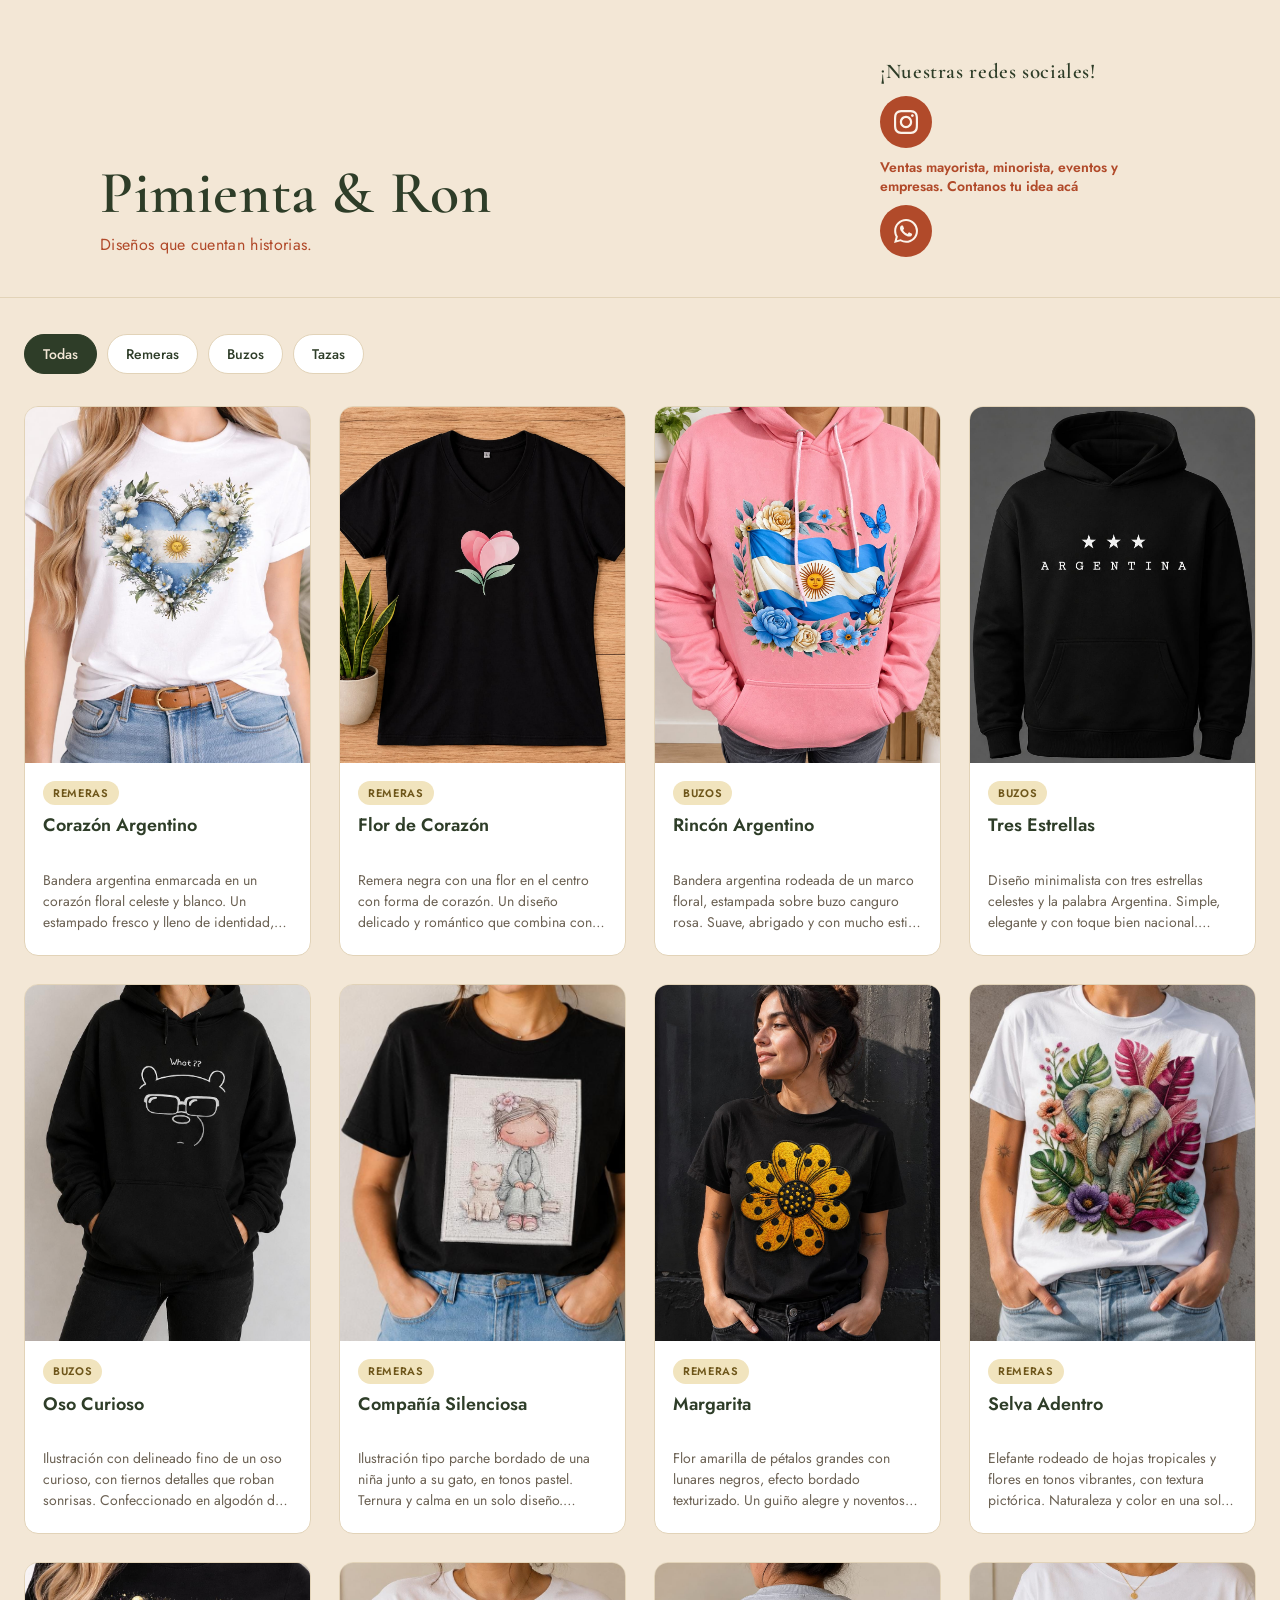
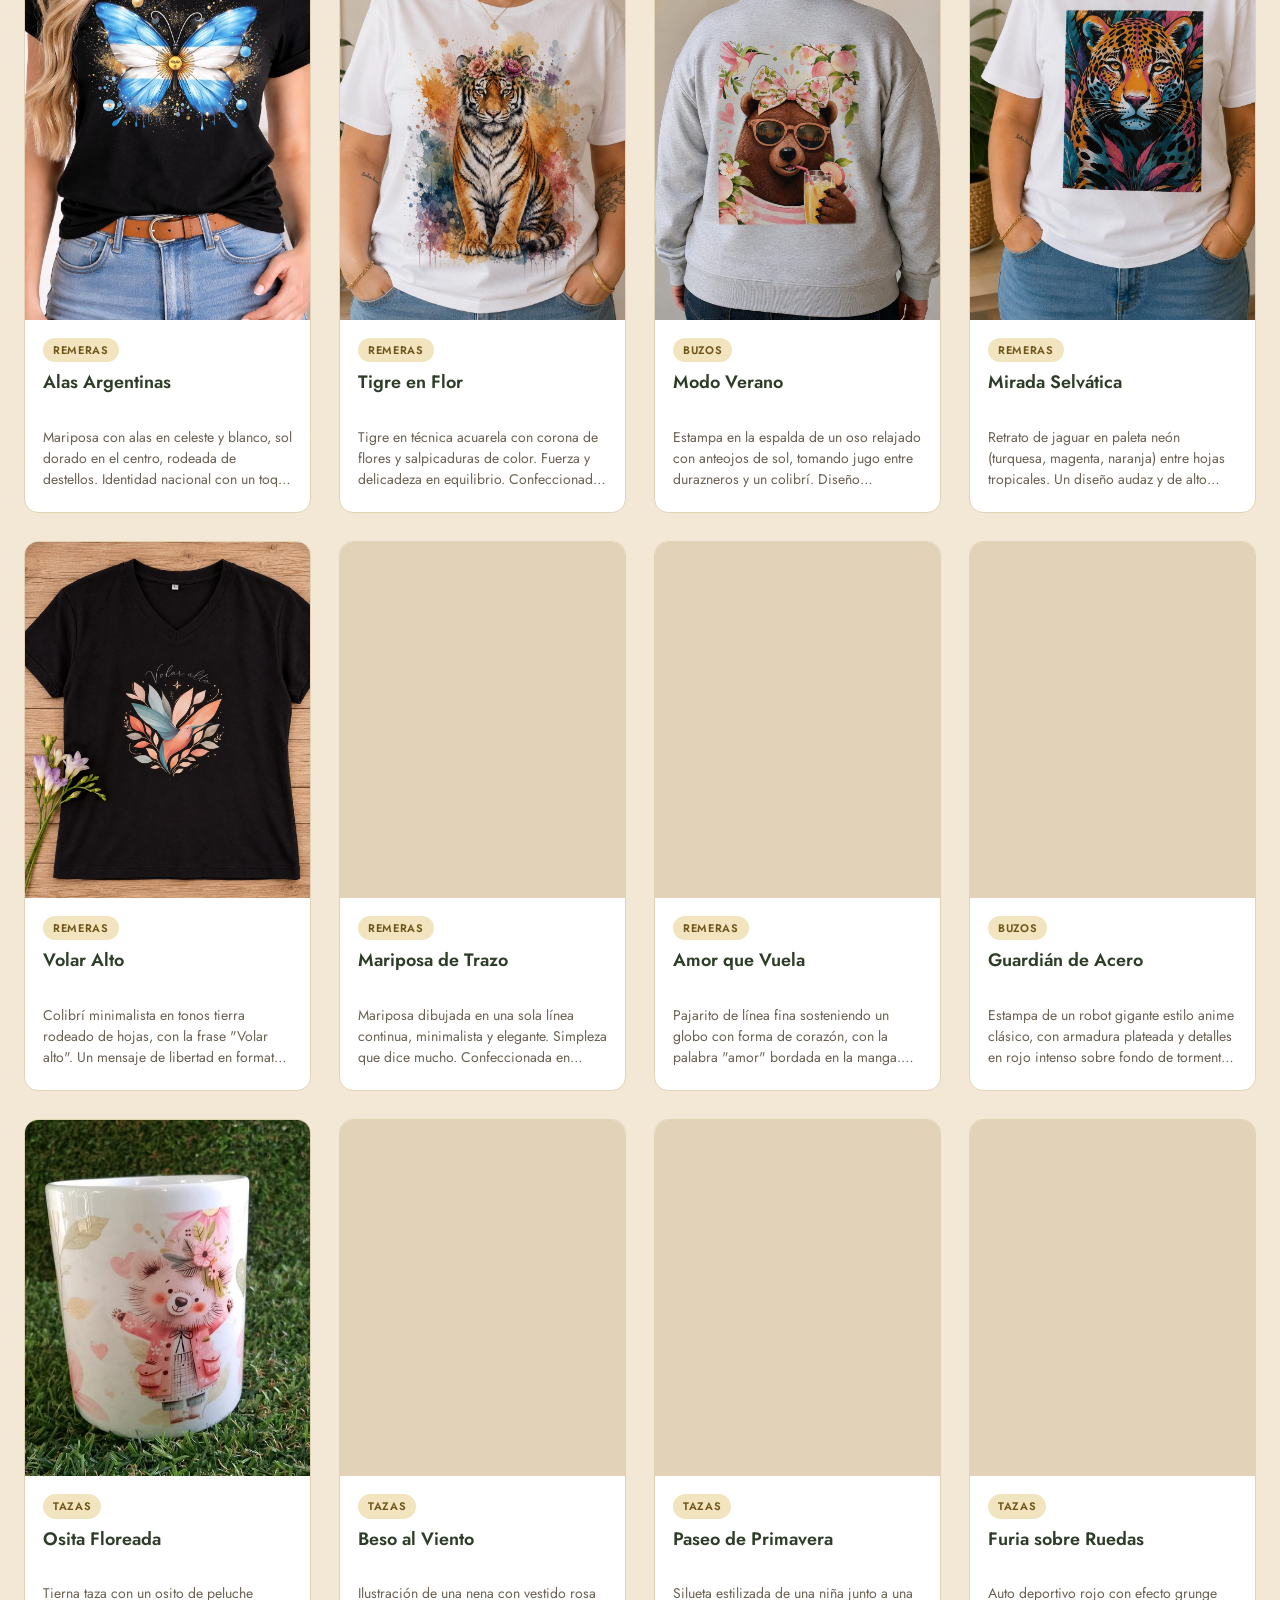
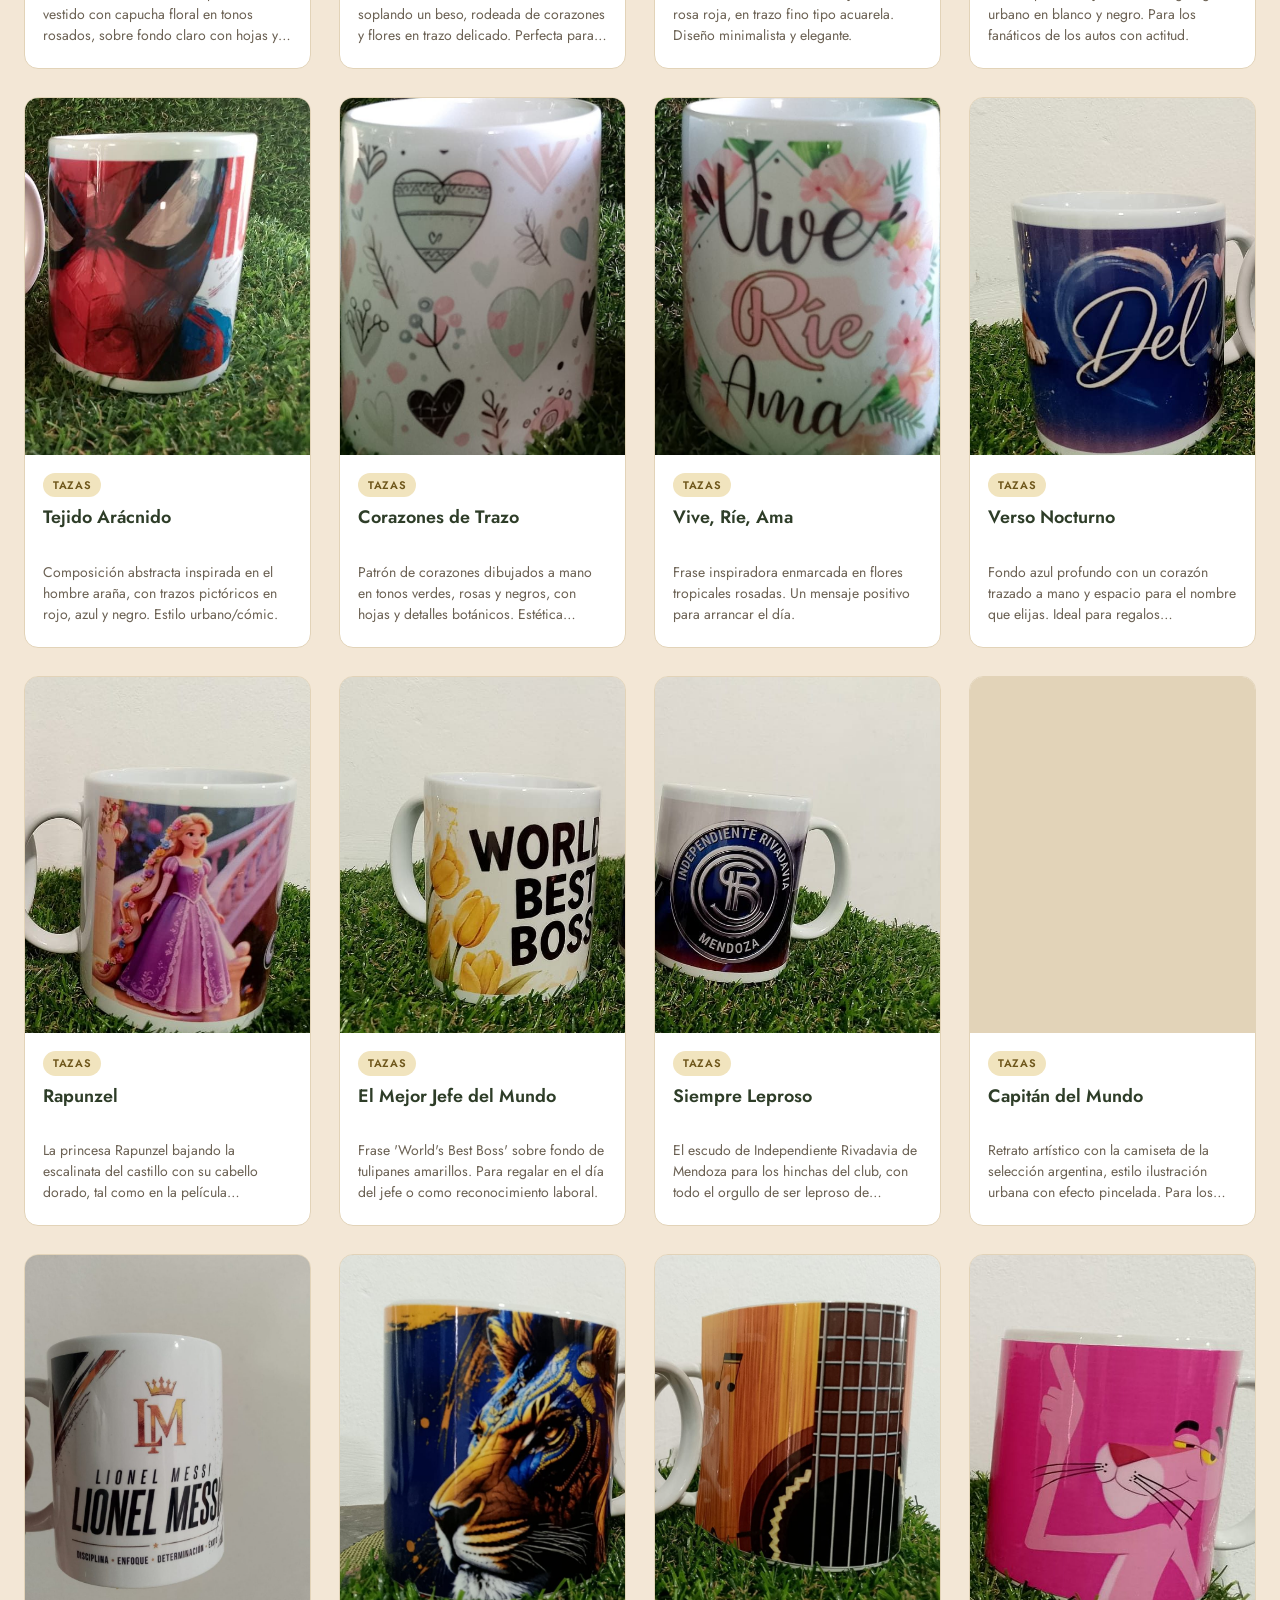
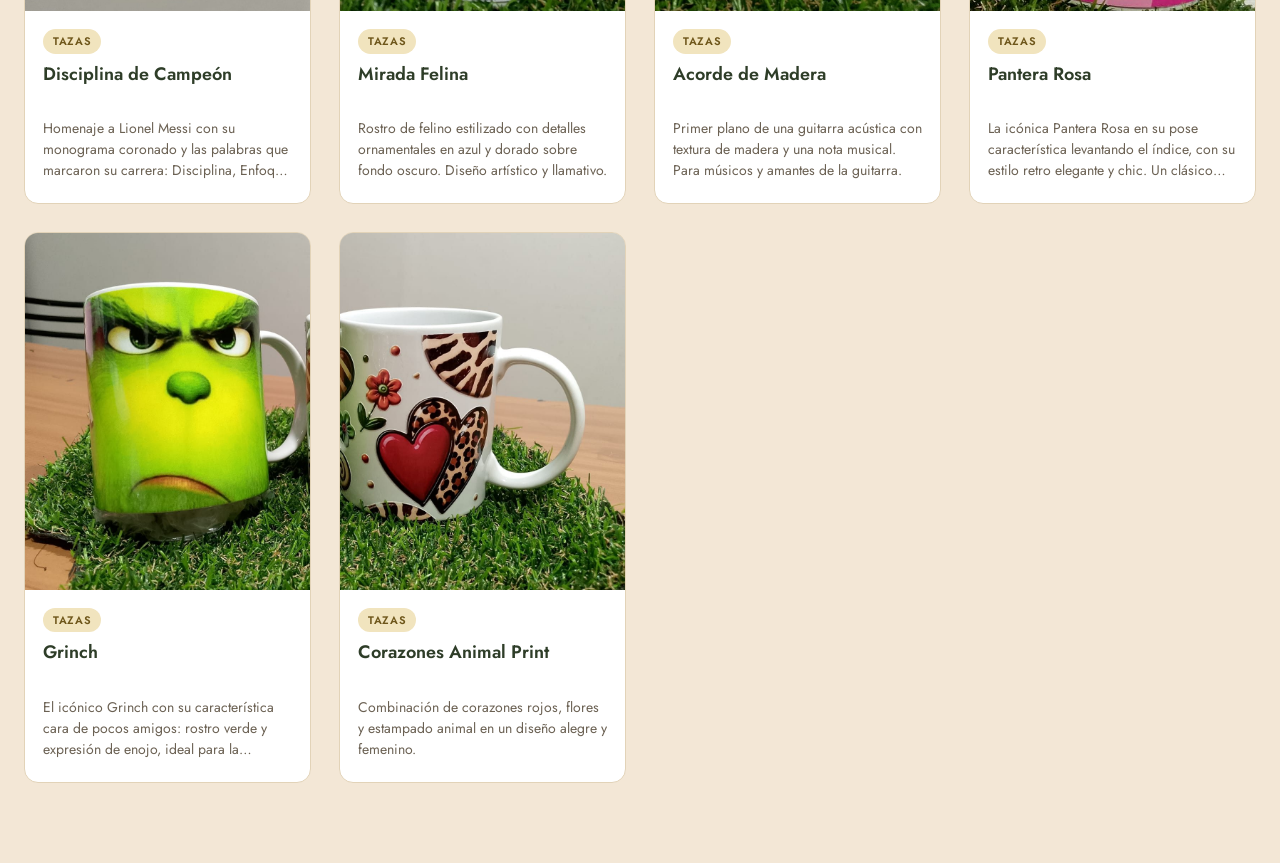
==== commit da2f5a9a: "feat: activar categoría tazas con 18 diseños, textos y tarjetas uniformes" ====
--- a/index.html
+++ b/index.html
@@ -57,7 +57,7 @@
       <a class="social-btn" id="ig-link" href="#" target="_blank" rel="noopener" aria-label="Instagram de Pimienta y Ron">
         <svg viewBox="0 0 24 24" width="24" height="24" fill="currentColor" aria-hidden="true" focusable="false"><path d="M12 2.163c3.204 0 3.584.012 4.85.07 3.252.148 4.771 1.691 4.919 4.919.058 1.265.069 1.645.069 4.849 0 3.205-.012 3.584-.069 4.849-.149 3.225-1.664 4.771-4.919 4.919-1.266.058-1.644.07-4.85.07-3.204 0-3.584-.012-4.849-.07-3.26-.149-4.771-1.699-4.919-4.92-.058-1.265-.07-1.644-.07-4.849 0-3.204.013-3.583.07-4.849.149-3.227 1.664-4.771 4.919-4.919 1.266-.057 1.645-.069 4.849-.069zm0-2.163c-3.259 0-3.667.014-4.947.072-4.358.2-6.78 2.618-6.98 6.98-.059 1.281-.073 1.689-.073 4.948 0 3.259.014 3.668.072 4.948.2 4.358 2.618 6.78 6.98 6.98 1.281.058 1.689.072 4.948.072 3.259 0 3.668-.014 4.948-.072 4.354-.2 6.782-2.618 6.979-6.98.059-1.28.073-1.689.073-4.948 0-3.259-.014-3.667-.072-4.947-.196-4.354-2.617-6.78-6.979-6.98-1.281-.059-1.69-.073-4.949-.073zm0 5.838c-3.403 0-6.162 2.759-6.162 6.162s2.759 6.163 6.162 6.163 6.162-2.759 6.162-6.163c0-3.403-2.759-6.162-6.162-6.162zm0 10.162c-2.209 0-4-1.79-4-4 0-2.209 1.791-4 4-4s4 1.791 4 4c0 2.21-1.791 4-4 4zm6.406-11.845c-.796 0-1.441.645-1.441 1.44s.645 1.44 1.441 1.44c.795 0 1.439-.645 1.439-1.44s-.644-1.44-1.439-1.44z"/></svg>
       </a>
-      <p class="social-note">Empresas y revendedores: armamos tu pedido al por mayor por WhatsApp</p>
+      <p class="social-note">Ventas mayorista, minorista, eventos y empresas. Contanos tu idea acá</p>
       <a class="social-btn" id="wa-mayorista" href="#" target="_blank" rel="noopener" aria-label="WhatsApp de ventas al por mayor">
         <svg viewBox="0 0 24 24" width="24" height="24" fill="currentColor" aria-hidden="true" focusable="false"><path d="M17.472 14.382c-.297-.149-1.758-.867-2.03-.967-.273-.099-.471-.148-.67.15-.197.297-.767.966-.94 1.164-.173.199-.347.223-.644.075-.297-.15-1.255-.463-2.39-1.475-.883-.788-1.48-1.761-1.653-2.059-.173-.297-.018-.458.13-.606.134-.133.298-.347.446-.52.149-.174.198-.298.298-.497.099-.198.05-.371-.025-.52-.075-.149-.669-1.612-.916-2.207-.242-.579-.487-.5-.669-.51-.173-.008-.371-.01-.57-.01-.198 0-.52.074-.792.372-.272.297-1.04 1.016-1.04 2.479 0 1.462 1.065 2.875 1.213 3.074.149.198 2.096 3.2 5.077 4.487.709.306 1.262.489 1.694.625.712.227 1.36.195 1.871.118.571-.085 1.758-.719 2.006-1.413.248-.694.248-1.289.173-1.413-.074-.124-.272-.198-.57-.347m-5.421 7.403h-.004a9.87 9.87 0 01-5.031-1.378l-.361-.214-3.741.982.998-3.648-.235-.374a9.86 9.86 0 01-1.51-5.26c.001-5.45 4.436-9.884 9.888-9.884 2.64 0 5.122 1.03 6.988 2.898a9.825 9.825 0 012.893 6.994c-.003 5.45-4.437 9.884-9.885 9.884m8.413-18.297A11.815 11.815 0 0012.05 0C5.495 0 .16 5.335.157 11.892c0 2.096.547 4.142 1.588 5.945L.057 24l6.305-1.654a11.882 11.882 0 005.683 1.448h.005c6.554 0 11.89-5.335 11.893-11.893a11.821 11.821 0 00-3.48-8.413z"/></svg>
       </a>
--- a/css/styles.css
+++ b/css/styles.css
@@ -197,29 +197,34 @@
 }
 
 .thumb{
-  aspect-ratio: 4/5;
-  display: flex;
-  align-items: center;
-  justify-content: center;
-  background-size: cover;
-  background-position: center;
+  position: relative;
+  padding-top: 125%;
+  display: block;
   background-color: var(--line);
-  transition: transform .4s ease;
-}
-.thumb img{
+  overflow: hidden;
+}
+.thumb img,
+.thumb-mark{
+  position: absolute;
+  inset: 0;
   width: 100%;
   height: 100%;
+}
+.thumb img{
   object-fit: cover;
   display: block;
 }
-.card:hover .thumb{ transform: scale(1.03); }
-
 .thumb-mark{
+  display: flex;
+  align-items: center;
+  justify-content: center;
   font-family: 'Cormorant Garamond', serif;
   font-size: 20px;
   color: var(--ink-soft);
   letter-spacing: 1px;
 }
+.card:hover .thumb img{ transform: scale(1.03); }
+.thumb img{ transition: transform .4s ease; }
 
 .card-body{
   padding: 18px 18px 22px;
@@ -232,14 +237,25 @@
 .card-name{
   font-weight: 600;
   font-size: 18px;
-  margin: 0;
+  line-height: 1.35;
+  height: 2.7em;
+  margin: 0;
+  display: -webkit-box;
+  -webkit-box-orient: vertical;
+  -webkit-line-clamp: 2;
+  overflow: hidden;
 }
 
 .card-desc{
   color: var(--ink-soft);
   font-size: 14px;
-  margin: 0;
-  flex: 1;
+  line-height: 1.5;
+  height: 4.5em;
+  margin: 0;
+  display: -webkit-box;
+  -webkit-box-orient: vertical;
+  -webkit-line-clamp: 3;
+  overflow: hidden;
 }
 
 .badge{
